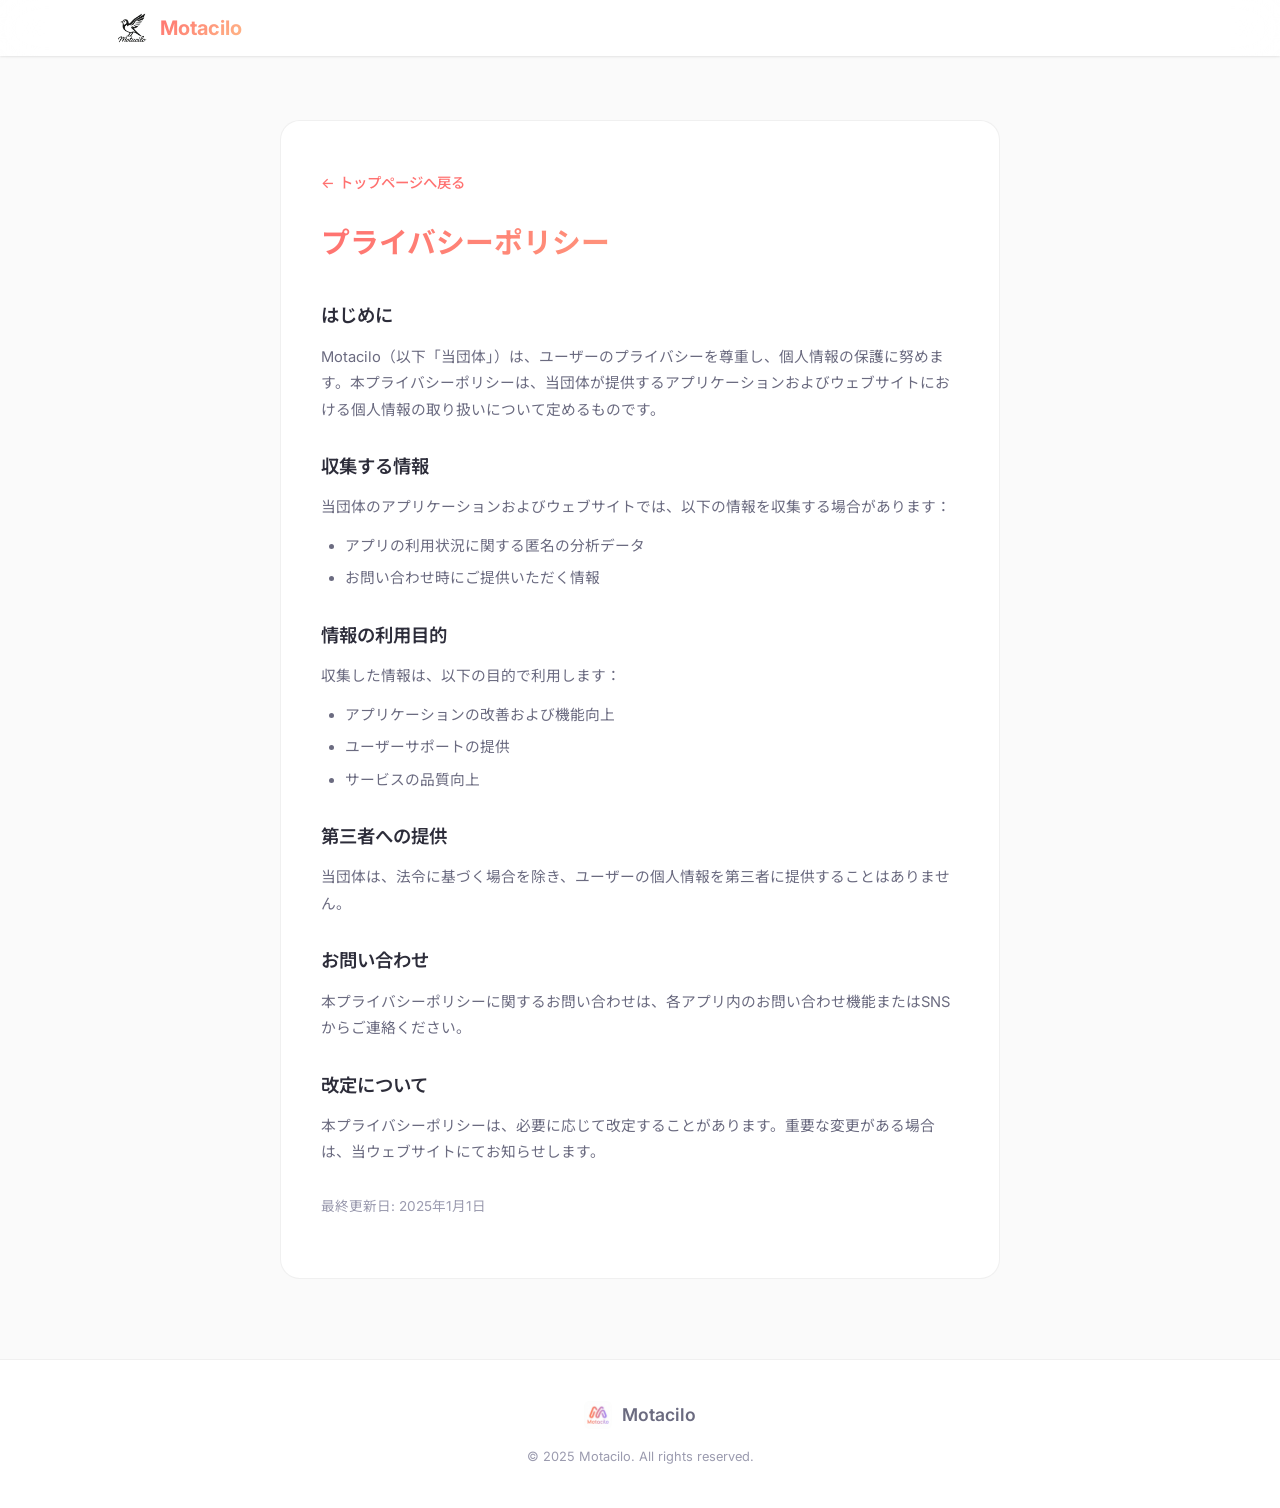
==== privacy.html @ e0ab410d "antigravity製homepageに差し替え" ====
<!DOCTYPE html>
<html lang="ja">

<head>
    <meta charset="UTF-8">
    <meta name="viewport" content="width=device-width, initial-scale=1.0">
    <title>プライバシーポリシー - Motacilo</title>
    <meta name="description" content="Motaciloのプライバシーポリシーについて">
    <link rel="preconnect" href="https://fonts.googleapis.com">
    <link rel="preconnect" href="https://fonts.gstatic.com" crossorigin>
    <link
        href="https://fonts.googleapis.com/css2?family=Inter:wght@300;400;500;600;700&family=Noto+Sans+JP:wght@300;400;500;600;700&display=swap"
        rel="stylesheet">
    <link rel="stylesheet" href="style.css">
    <style>
        .privacy-page {
            padding-top: 120px;
            padding-bottom: 80px;
            min-height: 100vh;
        }

        .privacy-content {
            max-width: 720px;
            margin: 0 auto;
            background: var(--color-surface);
            border-radius: var(--border-radius-lg);
            border: var(--border-light);
            padding: 48px 40px;
        }

        .privacy-content h1 {
            font-size: 1.8rem;
            margin-bottom: 32px;
            background: var(--gradient-primary);
            -webkit-background-clip: text;
            -webkit-text-fill-color: transparent;
            background-clip: text;
        }

        .privacy-content h2 {
            font-size: 1.15rem;
            font-weight: 600;
            margin-top: 28px;
            margin-bottom: 12px;
            color: var(--color-text);
        }

        .privacy-content p,
        .privacy-content ul {
            font-size: 0.92rem;
            color: var(--color-text-secondary);
            line-height: 1.8;
            margin-bottom: 12px;
        }

        .privacy-content ul {
            padding-left: 24px;
        }

        .privacy-content li {
            margin-bottom: 6px;
        }

        .privacy-back {
            display: inline-flex;
            align-items: center;
            gap: 8px;
            margin-bottom: 24px;
            font-size: 0.9rem;
            font-weight: 500;
            color: var(--color-primary);
            transition: var(--transition-fast);
        }

        .privacy-back:hover {
            transform: translateX(-4px);
        }

        @media (max-width: 768px) {
            .privacy-content {
                padding: 32px 24px;
            }
        }
    </style>
</head>

<body>
    <!-- Navigation -->
    <nav class="navbar scrolled" id="navbar">
        <div class="nav-container">
            <a href="index.html" class="nav-logo">
                <img src="bird-logo.png" alt="Motacilo" class="nav-logo-img">
                <span class="nav-logo-text">Motacilo</span>
            </a>
        </div>
    </nav>

    <main class="privacy-page">
        <div class="container">
            <div class="privacy-content">
                <a href="index.html" class="privacy-back">← トップページへ戻る</a>
                <h1>プライバシーポリシー</h1>

                <h2>はじめに</h2>
                <p>Motacilo（以下「当団体」）は、ユーザーのプライバシーを尊重し、個人情報の保護に努めます。本プライバシーポリシーは、当団体が提供するアプリケーションおよびウェブサイトにおける個人情報の取り扱いについて定めるものです。
                </p>

                <h2>収集する情報</h2>
                <p>当団体のアプリケーションおよびウェブサイトでは、以下の情報を収集する場合があります：</p>
                <ul>
                    <li>アプリの利用状況に関する匿名の分析データ</li>
                    <li>お問い合わせ時にご提供いただく情報</li>
                </ul>

                <h2>情報の利用目的</h2>
                <p>収集した情報は、以下の目的で利用します：</p>
                <ul>
                    <li>アプリケーションの改善および機能向上</li>
                    <li>ユーザーサポートの提供</li>
                    <li>サービスの品質向上</li>
                </ul>

                <h2>第三者への提供</h2>
                <p>当団体は、法令に基づく場合を除き、ユーザーの個人情報を第三者に提供することはありません。</p>

                <h2>お問い合わせ</h2>
                <p>本プライバシーポリシーに関するお問い合わせは、各アプリ内のお問い合わせ機能またはSNSからご連絡ください。</p>

                <h2>改定について</h2>
                <p>本プライバシーポリシーは、必要に応じて改定することがあります。重要な変更がある場合は、当ウェブサイトにてお知らせします。</p>

                <p style="margin-top: 28px; font-size: 0.85rem; color: var(--color-text-muted);">最終更新日: 2025年1月1日</p>
            </div>
        </div>
    </main>

    <!-- Footer -->
    <footer class="footer">
        <div class="container">
            <div class="footer-content">
                <div class="footer-logo">
                    <img src="logo.png" alt="Motacilo" class="footer-logo-img">
                    <span>Motacilo</span>
                </div>
                <p class="footer-copy">&copy; 2025 Motacilo. All rights reserved.</p>
            </div>
        </div>
    </footer>
</body>

</html>
---- style.css ----
/* ===========================
   Design Tokens & Variables
   =========================== */
:root {
  /* Colors - Warm, friendly light theme */
  --color-bg: #FAFAFA;
  --color-bg-warm: #FFF8F5;
  --color-surface: #FFFFFF;
  --color-surface-hover: #FFF0EB;
  --color-text: #2D2D3A;
  --color-text-secondary: #6B6B80;
  --color-text-muted: #9B9BAF;

  /* Accent gradients */
  --gradient-primary: linear-gradient(135deg, #FF7170 0%, #FFB987 100%);
  --gradient-secondary: linear-gradient(135deg, #A78BFA 0%, #818CF8 100%);
  --gradient-hero: linear-gradient(160deg, #FFF8F5 0%, #FEF0E7 30%, #F3EAFF 70%, #EEF2FF 100%);
  --gradient-section-alt: linear-gradient(180deg, #FFF8F5 0%, #FAFAFA 100%);

  /* Solid accents */
  --color-primary: #FF7170;
  --color-primary-dark: #E85D5C;
  --color-secondary: #A78BFA;
  --color-accent-warm: #FFB987;
  --color-accent-cool: #818CF8;

  /* Shadows */
  --shadow-sm: 0 1px 3px rgba(0, 0, 0, 0.04), 0 1px 2px rgba(0, 0, 0, 0.06);
  --shadow-md: 0 4px 16px rgba(0, 0, 0, 0.06), 0 2px 4px rgba(0, 0, 0, 0.04);
  --shadow-lg: 0 12px 40px rgba(0, 0, 0, 0.08), 0 4px 12px rgba(0, 0, 0, 0.04);
  --shadow-glow: 0 8px 32px rgba(255, 113, 112, 0.15);

  /* Borders */
  --border-light: 1px solid rgba(0, 0, 0, 0.06);
  --border-radius-sm: 8px;
  --border-radius-md: 12px;
  --border-radius-lg: 20px;
  --border-radius-xl: 28px;

  /* Typography */
  --font-main: 'Inter', 'Noto Sans JP', -apple-system, BlinkMacSystemFont, sans-serif;

  /* Spacing */
  --section-padding: 100px 0;
  --container-width: 1100px;

  /* Transitions */
  --transition-fast: 0.2s cubic-bezier(0.4, 0, 0.2, 1);
  --transition-smooth: 0.4s cubic-bezier(0.4, 0, 0.2, 1);
  --transition-spring: 0.5s cubic-bezier(0.34, 1.56, 0.64, 1);
}

/* ===========================
   Reset & Base
   =========================== */
*,
*::before,
*::after {
  margin: 0;
  padding: 0;
  box-sizing: border-box;
}

html {
  scroll-behavior: smooth;
  font-size: 16px;
}

body {
  font-family: var(--font-main);
  color: var(--color-text);
  background-color: var(--color-bg);
  line-height: 1.7;
  -webkit-font-smoothing: antialiased;
  -moz-osx-font-smoothing: grayscale;
  overflow-x: hidden;
}

a {
  color: inherit;
  text-decoration: none;
}

img {
  max-width: 100%;
  height: auto;
  display: block;
}

/* ===========================
   Container
   =========================== */
.container {
  max-width: var(--container-width);
  margin: 0 auto;
  padding: 0 24px;
}

/* ===========================
   Navigation
   =========================== */
.navbar {
  position: fixed;
  top: 0;
  left: 0;
  right: 0;
  z-index: 1000;
  padding: 16px 0;
  transition: var(--transition-smooth);
  background: transparent;
}

.navbar.scrolled {
  background: rgba(255, 255, 255, 0.85);
  backdrop-filter: blur(20px);
  -webkit-backdrop-filter: blur(20px);
  box-shadow: var(--shadow-sm);
  padding: 10px 0;
}

.nav-container {
  max-width: var(--container-width);
  margin: 0 auto;
  padding: 0 24px;
  display: flex;
  align-items: center;
  justify-content: space-between;
}

.nav-logo {
  display: flex;
  align-items: center;
  gap: 10px;
  font-weight: 700;
  font-size: 1.25rem;
  z-index: 1001;
}

.nav-logo-img {
  width: 36px;
  height: 36px;
  border-radius: 8px;
  object-fit: contain;
}

.nav-logo-text {
  background: var(--gradient-primary);
  -webkit-background-clip: text;
  -webkit-text-fill-color: transparent;
  background-clip: text;
}

.nav-menu {
  display: flex;
  list-style: none;
  gap: 8px;
}

.nav-link {
  padding: 8px 20px;
  font-size: 0.9rem;
  font-weight: 500;
  color: var(--color-text-secondary);
  border-radius: var(--border-radius-xl);
  transition: var(--transition-fast);
  position: relative;
}

.nav-link:hover {
  color: var(--color-primary);
  background: var(--color-surface-hover);
}

/* Mobile nav toggle */
.nav-toggle {
  display: none;
  flex-direction: column;
  gap: 5px;
  background: none;
  border: none;
  cursor: pointer;
  padding: 4px;
  z-index: 1001;
}

.nav-toggle span {
  display: block;
  width: 24px;
  height: 2px;
  background: var(--color-text);
  border-radius: 2px;
  transition: var(--transition-fast);
}

.nav-toggle.active span:nth-child(1) {
  transform: rotate(45deg) translate(5px, 5px);
}

.nav-toggle.active span:nth-child(2) {
  opacity: 0;
}

.nav-toggle.active span:nth-child(3) {
  transform: rotate(-45deg) translate(5px, -5px);
}

/* ===========================
   Hero
   =========================== */
.hero {
  position: relative;
  min-height: 100vh;
  display: flex;
  flex-direction: column;
  align-items: center;
  justify-content: center;
  background: var(--gradient-hero);
  overflow: hidden;
}

#particleCanvas {
  position: absolute;
  top: 0;
  left: 0;
  width: 100%;
  height: 100%;
  pointer-events: none;
}

.hero-content {
  position: relative;
  z-index: 1;
  text-align: center;
  padding: 0 24px;
  animation: heroFadeIn 1s ease-out;
}

@keyframes heroFadeIn {
  from {
    opacity: 0;
    transform: translateY(30px);
  }

  to {
    opacity: 1;
    transform: translateY(0);
  }
}

/* Hero dual logos */
.hero-logos {
  display: flex;
  align-items: center;
  justify-content: center;
  gap: 24px;
  margin-bottom: 28px;
}

.hero-logo {
  border-radius: var(--border-radius-lg);
  animation: logoFloat 4s ease-in-out infinite;
  object-fit: contain;
}

.hero-logo-bird {
  width: 130px;
  height: 130px;
  animation-delay: 0s;
}

.hero-logo-text-mark {
  width: 100px;
  height: 100px;
  animation-delay: 0.5s;
}

@keyframes logoFloat {

  0%,
  100% {
    transform: translateY(0);
  }

  50% {
    transform: translateY(-12px);
  }
}

.hero-title {
  font-size: 4rem;
  font-weight: 700;
  letter-spacing: -0.02em;
  background: var(--gradient-primary);
  -webkit-background-clip: text;
  -webkit-text-fill-color: transparent;
  background-clip: text;
  margin-bottom: 12px;
  line-height: 1.1;
}

.hero-subtitle {
  font-size: 1.5rem;
  font-weight: 500;
  color: var(--color-text-secondary);
  margin-bottom: 16px;
  letter-spacing: 0.05em;
}

.hero-description {
  font-size: 1.05rem;
  color: var(--color-text-muted);
  line-height: 1.8;
  margin-bottom: 40px;
}

.hero-cta {
  display: flex;
  gap: 16px;
  justify-content: center;
  flex-wrap: wrap;
}

/* Buttons */
.btn {
  display: inline-flex;
  align-items: center;
  padding: 14px 32px;
  border-radius: var(--border-radius-xl);
  font-size: 0.95rem;
  font-weight: 600;
  transition: var(--transition-spring);
  cursor: pointer;
  border: none;
}

.btn-primary {
  background: var(--gradient-primary);
  color: #fff;
  box-shadow: var(--shadow-glow);
}

.btn-primary:hover {
  transform: translateY(-3px) scale(1.03);
  box-shadow: 0 12px 40px rgba(255, 113, 112, 0.25);
}

.btn-secondary {
  background: var(--color-surface);
  color: var(--color-text);
  border: var(--border-light);
  box-shadow: var(--shadow-sm);
}

.btn-secondary:hover {
  transform: translateY(-3px) scale(1.03);
  box-shadow: var(--shadow-md);
  border-color: var(--color-primary);
  color: var(--color-primary);
}

/* Scroll indicator */
.hero-scroll {
  position: absolute;
  bottom: 40px;
  left: 50%;
  transform: translateX(-50%);
  z-index: 1;
}

.scroll-indicator {
  width: 28px;
  height: 44px;
  border: 2px solid var(--color-text-muted);
  border-radius: 14px;
  display: flex;
  justify-content: center;
  padding-top: 8px;
  opacity: 0.5;
}

.scroll-indicator span {
  width: 4px;
  height: 10px;
  background: var(--color-text-muted);
  border-radius: 2px;
  animation: scrollBounce 2s ease-in-out infinite;
}

@keyframes scrollBounce {

  0%,
  100% {
    transform: translateY(0);
    opacity: 1;
  }

  50% {
    transform: translateY(10px);
    opacity: 0.3;
  }
}

/* ===========================
   Sections
   =========================== */
.section {
  padding: var(--section-padding);
}

.section-header {
  text-align: center;
  margin-bottom: 60px;
}

.section-label {
  display: inline-block;
  font-size: 0.8rem;
  font-weight: 600;
  letter-spacing: 0.15em;
  text-transform: uppercase;
  color: var(--color-primary);
  background: rgba(255, 113, 112, 0.08);
  padding: 6px 16px;
  border-radius: var(--border-radius-xl);
  margin-bottom: 16px;
}

.section-title {
  font-size: 2.2rem;
  font-weight: 700;
  letter-spacing: -0.01em;
  margin-bottom: 12px;
}

.section-description {
  font-size: 1.05rem;
  color: var(--color-text-secondary);
  max-width: 520px;
  margin: 0 auto;
  line-height: 1.8;
}

/* ===========================
   About
   =========================== */
.about {
  background: var(--gradient-section-alt);
}

.about-grid {
  display: flex;
  justify-content: center;
  flex-wrap: wrap;
  gap: 28px;
}

.about-card {
  flex: 1;
  min-width: 280px;
  max-width: 360px;
  background: var(--color-surface);
  border-radius: var(--border-radius-lg);
  padding: 40px 32px;
  text-align: center;
  border: var(--border-light);
  transition: var(--transition-spring);
  position: relative;
  overflow: hidden;
}

.about-card::before {
  content: '';
  position: absolute;
  top: 0;
  left: 0;
  right: 0;
  height: 4px;
  background: var(--gradient-primary);
  opacity: 0;
  transition: var(--transition-smooth);
}

.about-card:hover {
  transform: translateY(-6px);
  box-shadow: var(--shadow-lg);
}

.about-card:hover::before {
  opacity: 1;
}

.about-icon {
  width: 72px;
  height: 72px;
  margin: 0 auto 20px;
  display: flex;
  align-items: center;
  justify-content: center;
  background: rgba(255, 113, 112, 0.06);
  border-radius: 50%;
  color: var(--color-primary);
  transition: var(--transition-smooth);
}

.about-card:nth-child(2) .about-icon {
  background: rgba(167, 139, 250, 0.08);
  color: var(--color-secondary);
}

.about-card:nth-child(3) .about-icon {
  background: rgba(255, 185, 135, 0.1);
  color: var(--color-accent-warm);
}

.about-card:hover .about-icon {
  transform: scale(1.1);
}

.about-card h3 {
  font-size: 1.2rem;
  font-weight: 600;
  margin-bottom: 10px;
}

.about-card p {
  font-size: 0.92rem;
  color: var(--color-text-secondary);
  line-height: 1.75;
}

/* ===========================
   Apps
   =========================== */
.apps-grid {
  display: flex;
  justify-content: center;
  flex-wrap: wrap;
  gap: 28px;
  max-width: 700px;
  margin: 0 auto;
}

.app-card {
  flex: 1;
  min-width: 280px;
  max-width: 340px;
  background: var(--color-surface);
  border-radius: var(--border-radius-lg);
  border: var(--border-light);
  transition: var(--transition-spring);
  overflow: hidden;
}

.app-card:hover {
  transform: translateY(-6px);
  box-shadow: var(--shadow-lg);
}

.app-card-inner {
  padding: 40px 32px;
  text-align: center;
}

.app-icon-placeholder {
  width: 80px;
  height: 80px;
  margin: 0 auto 20px;
  display: flex;
  align-items: center;
  justify-content: center;
}

.app-card h3 {
  font-size: 1.15rem;
  font-weight: 600;
  margin-bottom: 8px;
}

.app-card p {
  font-size: 0.9rem;
  color: var(--color-text-secondary);
  line-height: 1.7;
}

.app-badge {
  display: inline-block;
  font-size: 0.75rem;
  font-weight: 600;
  padding: 4px 14px;
  border-radius: var(--border-radius-xl);
  background: var(--gradient-primary);
  color: #fff;
  margin-top: 16px;
}

.app-card-cta {
  border-style: dashed;
  border-color: rgba(167, 139, 250, 0.3);
  background: rgba(167, 139, 250, 0.02);
}

.app-card-cta:hover {
  border-color: var(--color-secondary);
  background: rgba(167, 139, 250, 0.04);
}

/* ===========================
   Videos
   =========================== */
.videos {
  background: var(--gradient-section-alt);
}

.videos-grid {
  display: grid;
  grid-template-columns: repeat(2, 1fr);
  gap: 28px;
  max-width: 800px;
  margin: 0 auto;
}

.video-category {
  background: var(--color-surface);
  border-radius: var(--border-radius-lg);
  padding: 48px 36px;
  text-align: center;
  border: var(--border-light);
  transition: var(--transition-spring);
  position: relative;
  overflow: hidden;
}

.video-category:hover {
  transform: translateY(-6px);
  box-shadow: var(--shadow-lg);
}

.video-category-visual {
  width: 100px;
  height: 100px;
  margin: 0 auto 24px;
  display: flex;
  align-items: center;
  justify-content: center;
  border-radius: 50%;
  transition: var(--transition-smooth);
}

.game-visual {
  background: rgba(255, 113, 112, 0.06);
  color: var(--color-primary);
}

.code-visual {
  background: rgba(167, 139, 250, 0.08);
  color: var(--color-secondary);
}

.video-category:hover .video-category-visual {
  transform: scale(1.08) rotate(3deg);
}

.video-category h3 {
  font-size: 1.3rem;
  font-weight: 600;
  margin-bottom: 12px;
}

.video-category p {
  font-size: 0.92rem;
  color: var(--color-text-secondary);
  line-height: 1.75;
  margin-bottom: 20px;
}

.video-link {
  display: inline-block;
  font-size: 0.9rem;
  font-weight: 600;
  color: var(--color-primary);
  transition: var(--transition-fast);
}

.video-link:hover {
  color: var(--color-primary-dark);
  transform: translateX(4px);
}

/* ===========================
   Latest Videos (YouTube Feed)
   =========================== */
.latest-videos {
  margin-top: 60px;
  text-align: center;
}

.latest-videos-title {
  font-size: 1.4rem;
  font-weight: 600;
  margin-bottom: 28px;
}

.latest-videos-grid {
  display: grid;
  grid-template-columns: repeat(3, 1fr);
  gap: 24px;
  max-width: 900px;
  margin: 0 auto;
}

.video-card {
  background: var(--color-surface);
  border-radius: var(--border-radius-md);
  border: var(--border-light);
  overflow: hidden;
  transition: var(--transition-spring);
  text-align: left;
}

.video-card:hover {
  transform: translateY(-6px);
  box-shadow: var(--shadow-lg);
}

.video-card-thumb {
  position: relative;
  width: 100%;
  aspect-ratio: 16/9;
  overflow: hidden;
  background: #f0f0f0;
}

.video-card-thumb img {
  width: 100%;
  height: 100%;
  object-fit: cover;
  transition: transform 0.4s ease;
}

.video-card:hover .video-card-thumb img {
  transform: scale(1.05);
}

.video-card-play {
  position: absolute;
  top: 50%;
  left: 50%;
  transform: translate(-50%, -50%);
  width: 48px;
  height: 48px;
  background: rgba(0, 0, 0, 0.6);
  border-radius: 50%;
  display: flex;
  align-items: center;
  justify-content: center;
  opacity: 0;
  transition: var(--transition-fast);
}

.video-card:hover .video-card-play {
  opacity: 1;
}

.video-card-play svg {
  width: 20px;
  height: 20px;
  fill: #fff;
  margin-left: 2px;
}

.video-card-info {
  padding: 16px;
}

.video-card-title {
  font-size: 0.88rem;
  font-weight: 500;
  line-height: 1.5;
  color: var(--color-text);
  display: -webkit-box;
  -webkit-line-clamp: 2;
  line-clamp: 2;
  -webkit-box-orient: vertical;
  overflow: hidden;
  margin-bottom: 6px;
}

.video-card-date {
  font-size: 0.75rem;
  color: var(--color-text-muted);
}

.latest-videos-more {
  margin-top: 32px;
}

/* Loading spinner */
.latest-videos-loading {
  grid-column: 1 / -1;
  display: flex;
  flex-direction: column;
  align-items: center;
  gap: 12px;
  padding: 40px 0;
  color: var(--color-text-muted);
  font-size: 0.9rem;
}

.loading-spinner {
  width: 32px;
  height: 32px;
  border: 3px solid rgba(255, 113, 112, 0.15);
  border-top-color: var(--color-primary);
  border-radius: 50%;
  animation: spin 0.8s linear infinite;
}

@keyframes spin {
  to {
    transform: rotate(360deg);
  }
}

/* Videos error / fallback */
.latest-videos-fallback {
  grid-column: 1 / -1;
  text-align: center;
  padding: 40px 20px;
}

.latest-videos-fallback p {
  font-size: 0.92rem;
  color: var(--color-text-secondary);
  margin-bottom: 16px;
}

/* ===========================
   Contact
   =========================== */
.contact-links {
  display: flex;
  justify-content: center;
  gap: 24px;
  flex-wrap: wrap;
}

.contact-card {
  display: flex;
  flex-direction: column;
  align-items: center;
  gap: 12px;
  padding: 32px 40px;
  background: var(--color-surface);
  border-radius: var(--border-radius-lg);
  border: var(--border-light);
  transition: var(--transition-spring);
  min-width: 130px;
}

.contact-card:hover {
  transform: translateY(-6px);
  box-shadow: var(--shadow-lg);
}

.contact-icon {
  width: 56px;
  height: 56px;
  display: flex;
  align-items: center;
  justify-content: center;
  border-radius: 50%;
  transition: var(--transition-smooth);
}

.youtube-icon {
  background: rgba(255, 0, 0, 0.06);
  color: #FF0000;
}

.twitter-icon {
  background: rgba(0, 0, 0, 0.04);
  color: #1a1a1a;
}

.note-icon {
  background: rgba(65, 179, 73, 0.06);
  color: #41B349;
}

.play-icon {
  background: rgba(52, 168, 83, 0.06);
  color: #34A853;
}

.contact-card:hover .contact-icon {
  transform: scale(1.15);
}

.contact-card span {
  font-size: 0.9rem;
  font-weight: 500;
  color: var(--color-text-secondary);
}

/* ===========================
   Footer
   =========================== */
.footer {
  background: var(--color-surface);
  border-top: var(--border-light);
  padding: 40px 0;
}

.footer-content {
  display: flex;
  flex-direction: column;
  align-items: center;
  gap: 16px;
}

.footer-logo {
  display: flex;
  align-items: center;
  gap: 10px;
  font-weight: 600;
  font-size: 1.1rem;
  color: var(--color-text-secondary);
}

.footer-logo-img {
  width: 28px;
  height: 28px;
  border-radius: 6px;
  object-fit: contain;
}

.footer-links a {
  font-size: 0.85rem;
  color: var(--color-text-muted);
  transition: var(--transition-fast);
}

.footer-links a:hover {
  color: var(--color-primary);
}

.footer-copy {
  font-size: 0.8rem;
  color: var(--color-text-muted);
}

/* ===========================
   Animations (fade-in on scroll)
   =========================== */
.fade-in {
  opacity: 0;
  transform: translateY(30px);
  transition: opacity 0.7s ease-out, transform 0.7s ease-out;
}

.fade-in.visible {
  opacity: 1;
  transform: translateY(0);
}

/* ===========================
   Responsive
   =========================== */
@media (max-width: 768px) {
  .nav-toggle {
    display: flex;
  }

  .nav-menu {
    position: fixed;
    top: 0;
    right: -100%;
    width: 70%;
    max-width: 300px;
    height: 100vh;
    background: rgba(255, 255, 255, 0.97);
    backdrop-filter: blur(20px);
    -webkit-backdrop-filter: blur(20px);
    flex-direction: column;
    justify-content: center;
    align-items: center;
    gap: 8px;
    padding: 80px 24px;
    transition: right var(--transition-smooth);
    box-shadow: -8px 0 30px rgba(0, 0, 0, 0.08);
  }

  .nav-menu.open {
    right: 0;
  }

  .nav-link {
    font-size: 1.1rem;
    padding: 12px 24px;
  }

  .hero-title {
    font-size: 2.6rem;
  }

  .hero-subtitle {
    font-size: 1.15rem;
  }

  .hero-logos {
    gap: 16px;
  }

  .hero-logo-bird {
    width: 90px;
    height: 90px;
  }

  .hero-logo-text-mark {
    width: 70px;
    height: 70px;
  }

  .about-grid {
    grid-template-columns: 1fr;
  }

  .apps-grid {
    grid-template-columns: 1fr;
  }

  .videos-grid {
    grid-template-columns: 1fr;
  }

  .latest-videos-grid {
    grid-template-columns: 1fr;
  }

  .section {
    padding: 70px 0;
  }

  .section-title {
    font-size: 1.7rem;
  }

  .contact-links {
    gap: 16px;
  }

  .contact-card {
    padding: 24px 28px;
    min-width: 110px;
  }
}

@media (min-width: 769px) and (max-width: 1024px) {
  .latest-videos-grid {
    grid-template-columns: repeat(2, 1fr);
  }
}

@media (max-width: 480px) {
  .hero-title {
    font-size: 2.2rem;
  }

  .hero-cta {
    flex-direction: column;
    align-items: center;
  }

  .btn {
    width: 100%;
    max-width: 260px;
    justify-content: center;
  }

  .contact-links {
    gap: 12px;
  }

  .contact-card {
    padding: 20px 16px;
    min-width: 80px;
  }
}
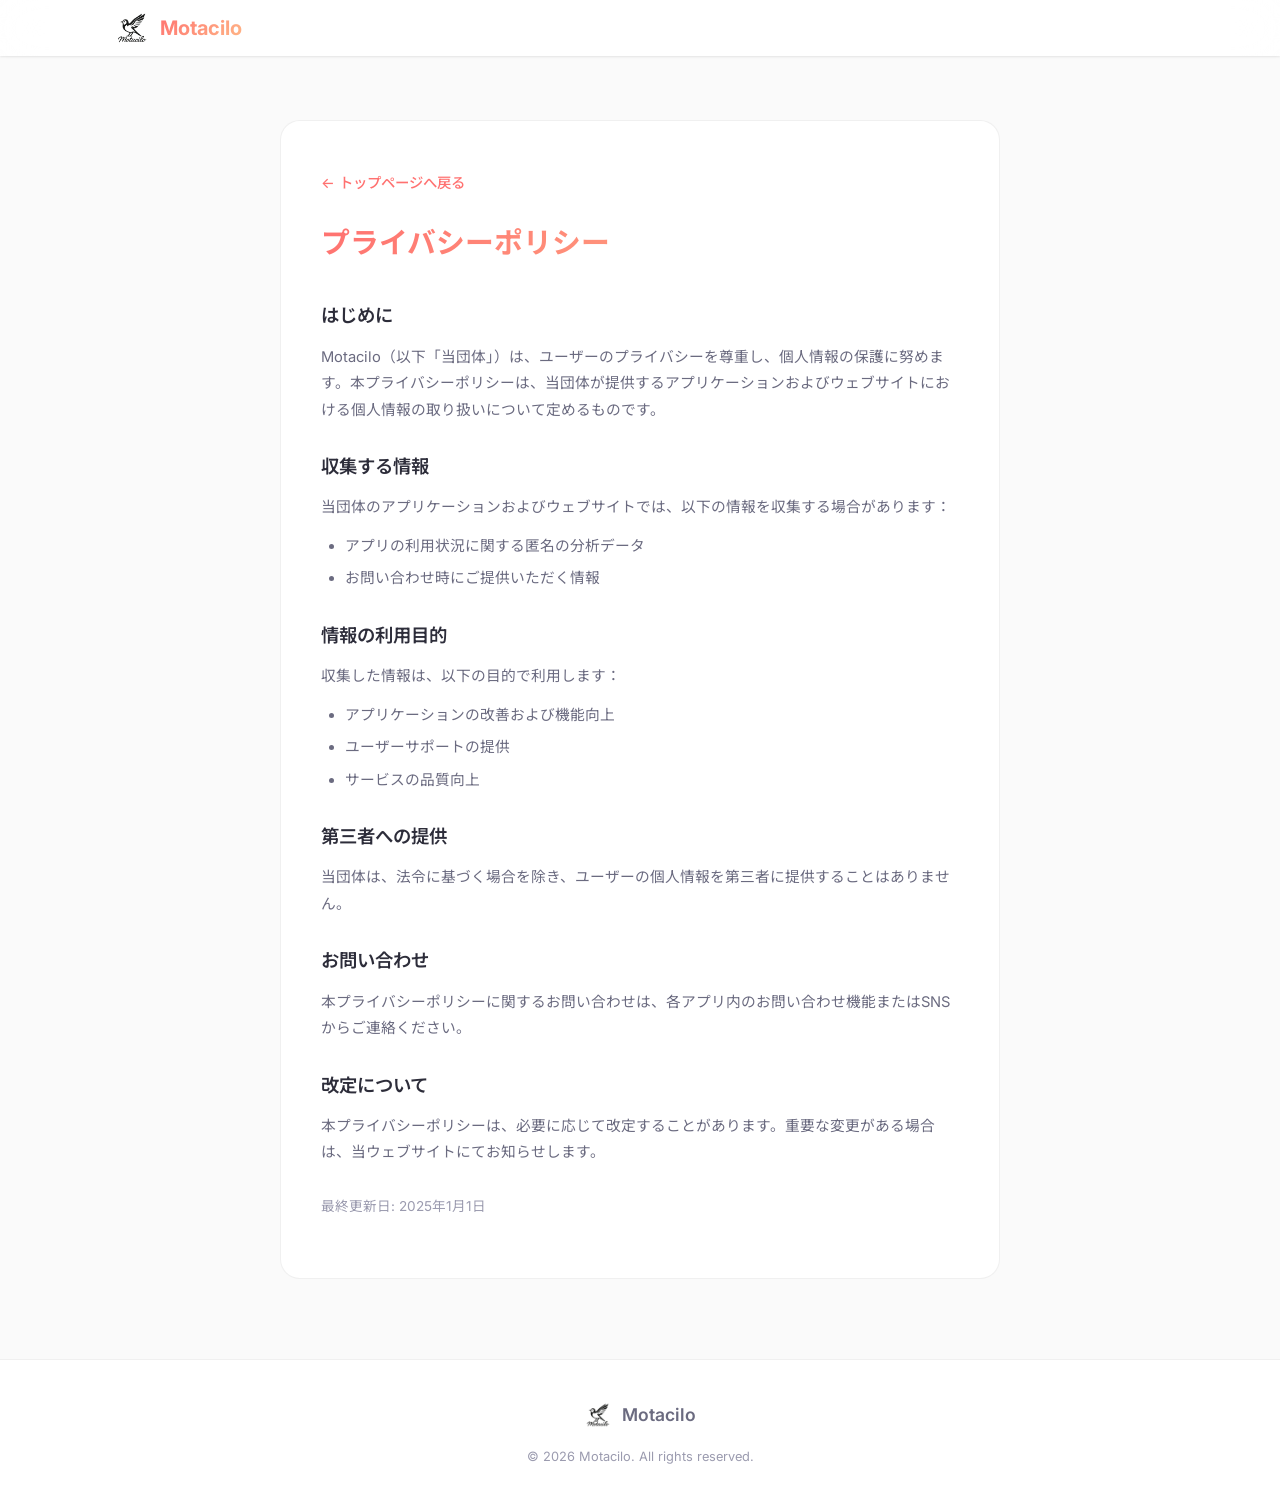
==== commit 851b1e5f: "不具合修正 動画が表示されない不具合や、重複のある内容を修正。キャッチコピーなど文言の修正。" ====
--- a/privacy.html
+++ b/privacy.html
@@ -139,10 +139,10 @@
         <div class="container">
             <div class="footer-content">
                 <div class="footer-logo">
-                    <img src="logo.png" alt="Motacilo" class="footer-logo-img">
+                    <img src="bird-logo.png" alt="Motacilo" class="footer-logo-img">
                     <span>Motacilo</span>
                 </div>
-                <p class="footer-copy">&copy; 2025 Motacilo. All rights reserved.</p>
+                <p class="footer-copy">&copy; 2026 Motacilo. All rights reserved.</p>
             </div>
         </div>
     </footer>
--- a/style.css
+++ b/style.css
@@ -247,12 +247,11 @@
   }
 }
 
-/* Hero dual logos */
+/* Hero logo */
 .hero-logos {
   display: flex;
   align-items: center;
   justify-content: center;
-  gap: 24px;
   margin-bottom: 28px;
 }
 
@@ -265,13 +264,6 @@
 .hero-logo-bird {
   width: 130px;
   height: 130px;
-  animation-delay: 0s;
-}
-
-.hero-logo-text-mark {
-  width: 100px;
-  height: 100px;
-  animation-delay: 0.5s;
 }
 
 @keyframes logoFloat {
@@ -507,11 +499,6 @@
   color: var(--color-secondary);
 }
 
-.about-card:nth-child(3) .about-icon {
-  background: rgba(255, 185, 135, 0.1);
-  color: var(--color-accent-warm);
-}
-
 .about-card:hover .about-icon {
   transform: scale(1.1);
 }
@@ -536,7 +523,7 @@
   justify-content: center;
   flex-wrap: wrap;
   gap: 28px;
-  max-width: 700px;
+  max-width: 760px;
   margin: 0 auto;
 }
 
@@ -570,6 +557,18 @@
   justify-content: center;
 }
 
+.app-icon-img {
+  width: 80px;
+  height: 80px;
+  border-radius: 18px;
+  object-fit: cover;
+}
+
+a.app-card {
+  color: inherit;
+  display: block;
+}
+
 .app-card h3 {
   font-size: 1.15rem;
   font-weight: 600;
@@ -593,13 +592,17 @@
   margin-top: 16px;
 }
 
-.app-card-cta {
+.app-badge-muted {
+  background: var(--color-text-muted);
+}
+
+.app-card-soon {
   border-style: dashed;
   border-color: rgba(167, 139, 250, 0.3);
   background: rgba(167, 139, 250, 0.02);
 }
 
-.app-card-cta:hover {
+.app-card-soon:hover {
   border-color: var(--color-secondary);
   background: rgba(167, 139, 250, 0.04);
 }
@@ -1007,26 +1010,15 @@
     font-size: 1.15rem;
   }
 
-  .hero-logos {
-    gap: 16px;
-  }
-
   .hero-logo-bird {
     width: 90px;
     height: 90px;
   }
 
-  .hero-logo-text-mark {
-    width: 70px;
-    height: 70px;
-  }
-
-  .about-grid {
-    grid-template-columns: 1fr;
-  }
-
+  .about-grid,
   .apps-grid {
-    grid-template-columns: 1fr;
+    flex-direction: column;
+    align-items: center;
   }
 
   .videos-grid {
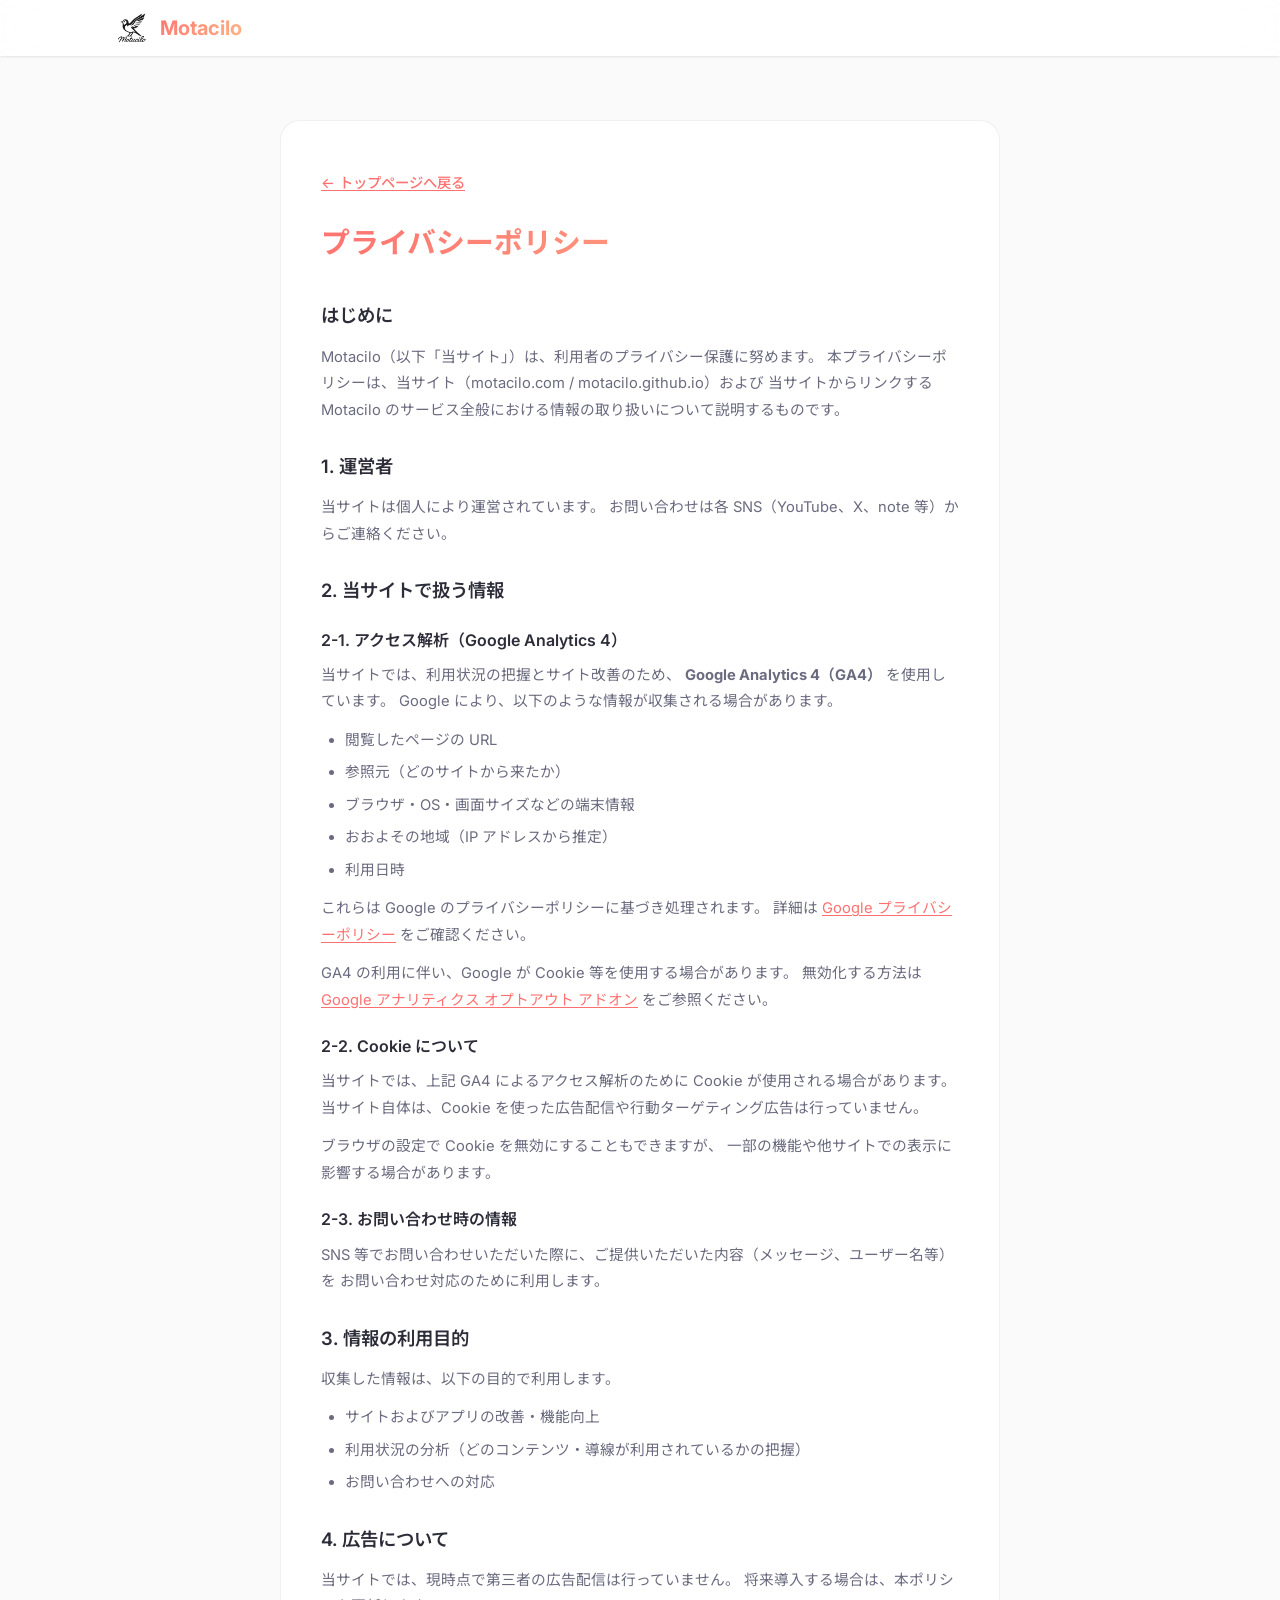
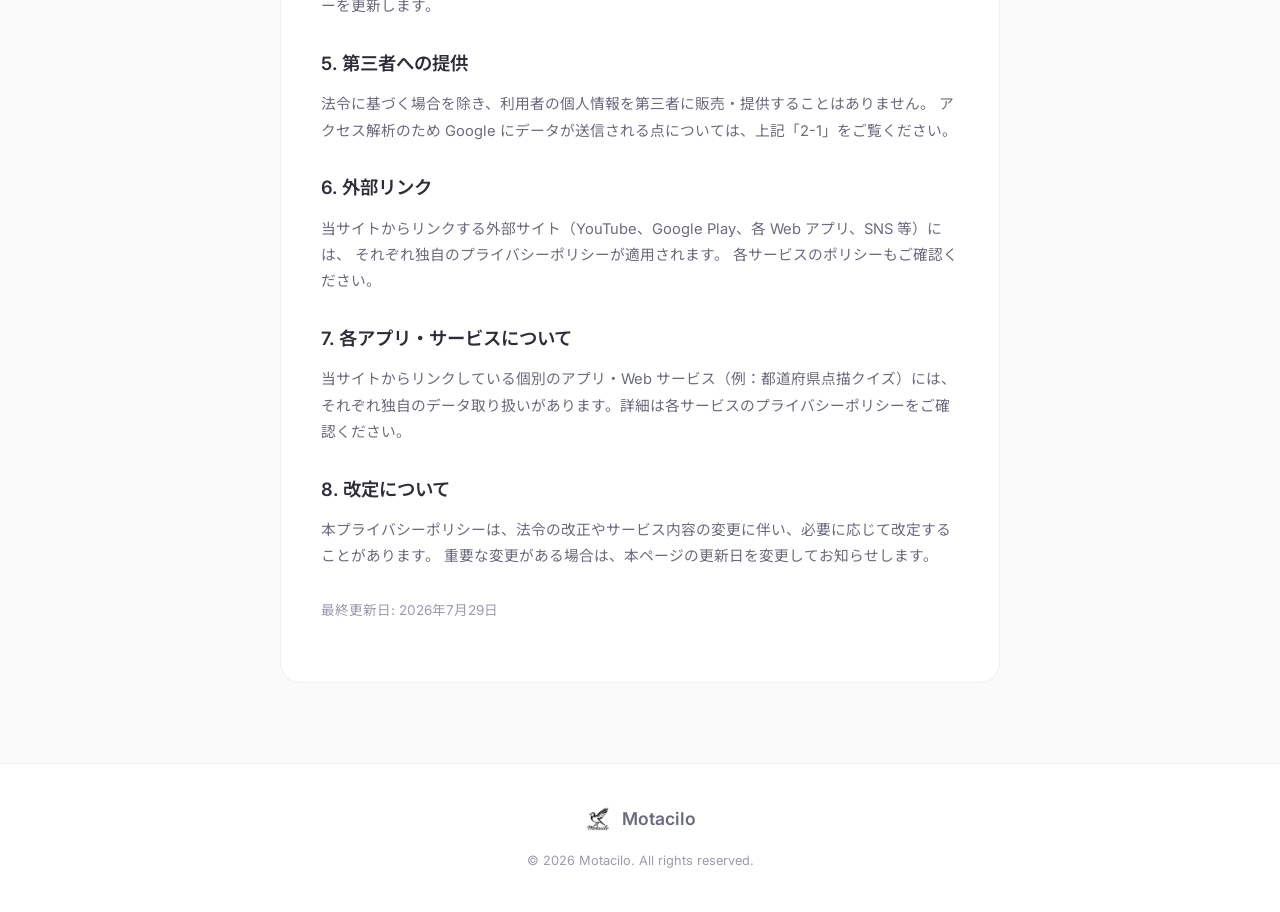
==== commit 90751bcf: "GA4導入とプライバシーポリシー更新 Co-authored-by: Cursor <cursoragent@cursor.com>" ====
--- a/privacy.html
+++ b/privacy.html
@@ -12,6 +12,7 @@
         href="https://fonts.googleapis.com/css2?family=Inter:wght@300;400;500;600;700&family=Noto+Sans+JP:wght@300;400;500;600;700&display=swap"
         rel="stylesheet">
     <link rel="stylesheet" href="style.css">
+    <script src="ga.js"></script>
     <style>
         .privacy-page {
             padding-top: 120px;
@@ -43,6 +44,24 @@
             margin-top: 28px;
             margin-bottom: 12px;
             color: var(--color-text);
+        }
+
+        .privacy-content h3 {
+            font-size: 1rem;
+            font-weight: 600;
+            margin-top: 20px;
+            margin-bottom: 8px;
+            color: var(--color-text);
+        }
+
+        .privacy-content a {
+            color: var(--color-primary);
+            text-decoration: underline;
+            text-underline-offset: 2px;
+        }
+
+        .privacy-content a:hover {
+            color: var(--color-primary-dark);
         }
 
         .privacy-content p,
@@ -102,34 +121,102 @@
                 <h1>プライバシーポリシー</h1>
 
                 <h2>はじめに</h2>
-                <p>Motacilo（以下「当団体」）は、ユーザーのプライバシーを尊重し、個人情報の保護に努めます。本プライバシーポリシーは、当団体が提供するアプリケーションおよびウェブサイトにおける個人情報の取り扱いについて定めるものです。
-                </p>
-
-                <h2>収集する情報</h2>
-                <p>当団体のアプリケーションおよびウェブサイトでは、以下の情報を収集する場合があります：</p>
+                <p>
+                    Motacilo（以下「当サイト」）は、利用者のプライバシー保護に努めます。
+                    本プライバシーポリシーは、当サイト（motacilo.com / motacilo.github.io）および
+                    当サイトからリンクする Motacilo のサービス全般における情報の取り扱いについて説明するものです。
+                </p>
+
+                <h2>1. 運営者</h2>
+                <p>
+                    当サイトは個人により運営されています。
+                    お問い合わせは各 SNS（YouTube、X、note 等）からご連絡ください。
+                </p>
+
+                <h2>2. 当サイトで扱う情報</h2>
+
+                <h3>2-1. アクセス解析（Google Analytics 4）</h3>
+                <p>
+                    当サイトでは、利用状況の把握とサイト改善のため、
+                    <strong>Google Analytics 4（GA4）</strong> を使用しています。
+                    Google により、以下のような情報が収集される場合があります。
+                </p>
                 <ul>
-                    <li>アプリの利用状況に関する匿名の分析データ</li>
-                    <li>お問い合わせ時にご提供いただく情報</li>
+                    <li>閲覧したページの URL</li>
+                    <li>参照元（どのサイトから来たか）</li>
+                    <li>ブラウザ・OS・画面サイズなどの端末情報</li>
+                    <li>おおよその地域（IP アドレスから推定）</li>
+                    <li>利用日時</li>
                 </ul>
-
-                <h2>情報の利用目的</h2>
-                <p>収集した情報は、以下の目的で利用します：</p>
+                <p>
+                    これらは Google のプライバシーポリシーに基づき処理されます。
+                    詳細は
+                    <a href="https://policies.google.com/privacy" target="_blank" rel="noopener">Google プライバシーポリシー</a>
+                    をご確認ください。
+                </p>
+                <p>
+                    GA4 の利用に伴い、Google が Cookie 等を使用する場合があります。
+                    無効化する方法は
+                    <a href="https://tools.google.com/dlpage/gaoptout" target="_blank" rel="noopener">Google アナリティクス オプトアウト アドオン</a>
+                    をご参照ください。
+                </p>
+
+                <h3>2-2. Cookie について</h3>
+                <p>
+                    当サイトでは、上記 GA4 によるアクセス解析のために Cookie が使用される場合があります。
+                    当サイト自体は、Cookie を使った広告配信や行動ターゲティング広告は行っていません。
+                </p>
+                <p>
+                    ブラウザの設定で Cookie を無効にすることもできますが、
+                    一部の機能や他サイトでの表示に影響する場合があります。
+                </p>
+
+                <h3>2-3. お問い合わせ時の情報</h3>
+                <p>
+                    SNS 等でお問い合わせいただいた際に、ご提供いただいた内容（メッセージ、ユーザー名等）を
+                    お問い合わせ対応のために利用します。
+                </p>
+
+                <h2>3. 情報の利用目的</h2>
+                <p>収集した情報は、以下の目的で利用します。</p>
                 <ul>
-                    <li>アプリケーションの改善および機能向上</li>
-                    <li>ユーザーサポートの提供</li>
-                    <li>サービスの品質向上</li>
+                    <li>サイトおよびアプリの改善・機能向上</li>
+                    <li>利用状況の分析（どのコンテンツ・導線が利用されているかの把握）</li>
+                    <li>お問い合わせへの対応</li>
                 </ul>
 
-                <h2>第三者への提供</h2>
-                <p>当団体は、法令に基づく場合を除き、ユーザーの個人情報を第三者に提供することはありません。</p>
-
-                <h2>お問い合わせ</h2>
-                <p>本プライバシーポリシーに関するお問い合わせは、各アプリ内のお問い合わせ機能またはSNSからご連絡ください。</p>
-
-                <h2>改定について</h2>
-                <p>本プライバシーポリシーは、必要に応じて改定することがあります。重要な変更がある場合は、当ウェブサイトにてお知らせします。</p>
-
-                <p style="margin-top: 28px; font-size: 0.85rem; color: var(--color-text-muted);">最終更新日: 2025年1月1日</p>
+                <h2>4. 広告について</h2>
+                <p>
+                    当サイトでは、現時点で第三者の広告配信は行っていません。
+                    将来導入する場合は、本ポリシーを更新します。
+                </p>
+
+                <h2>5. 第三者への提供</h2>
+                <p>
+                    法令に基づく場合を除き、利用者の個人情報を第三者に販売・提供することはありません。
+                    アクセス解析のため Google にデータが送信される点については、上記「2-1」をご覧ください。
+                </p>
+
+                <h2>6. 外部リンク</h2>
+                <p>
+                    当サイトからリンクする外部サイト（YouTube、Google Play、各 Web アプリ、SNS 等）には、
+                    それぞれ独自のプライバシーポリシーが適用されます。
+                    各サービスのポリシーもご確認ください。
+                </p>
+
+                <h2>7. 各アプリ・サービスについて</h2>
+                <p>
+                    当サイトからリンクしている個別のアプリ・Web サービス（例：都道府県点描クイズ）には、
+                    それぞれ独自のデータ取り扱いがあります。詳細は各サービスのプライバシーポリシーをご確認ください。
+                </p>
+
+                <h2>8. 改定について</h2>
+                <p>
+                    本プライバシーポリシーは、法令の改正やサービス内容の変更に伴い、必要に応じて改定することがあります。
+                    重要な変更がある場合は、本ページの更新日を変更してお知らせします。
+                </p>
+
+                <p style="margin-top: 28px; font-size: 0.85rem; color: var(--color-text-muted);">最終更新日: 2026年7月29日</p>
             </div>
         </div>
     </main>
--- a/style.css
+++ b/style.css
@@ -519,18 +519,14 @@
    Apps
    =========================== */
 .apps-grid {
-  display: flex;
-  justify-content: center;
-  flex-wrap: wrap;
+  display: grid;
+  grid-template-columns: repeat(auto-fill, minmax(260px, 1fr));
   gap: 28px;
-  max-width: 760px;
+  max-width: 900px;
   margin: 0 auto;
 }
 
 .app-card {
-  flex: 1;
-  min-width: 280px;
-  max-width: 340px;
   background: var(--color-surface);
   border-radius: var(--border-radius-lg);
   border: var(--border-light);
@@ -594,6 +590,10 @@
 
 .app-badge-muted {
   background: var(--color-text-muted);
+}
+
+.app-badge-web {
+  background: var(--gradient-secondary);
 }
 
 .app-card-soon {
@@ -1015,10 +1015,13 @@
     height: 90px;
   }
 
-  .about-grid,
-  .apps-grid {
+  .about-grid {
     flex-direction: column;
     align-items: center;
+  }
+
+  .apps-grid {
+    grid-template-columns: 1fr;
   }
 
   .videos-grid {
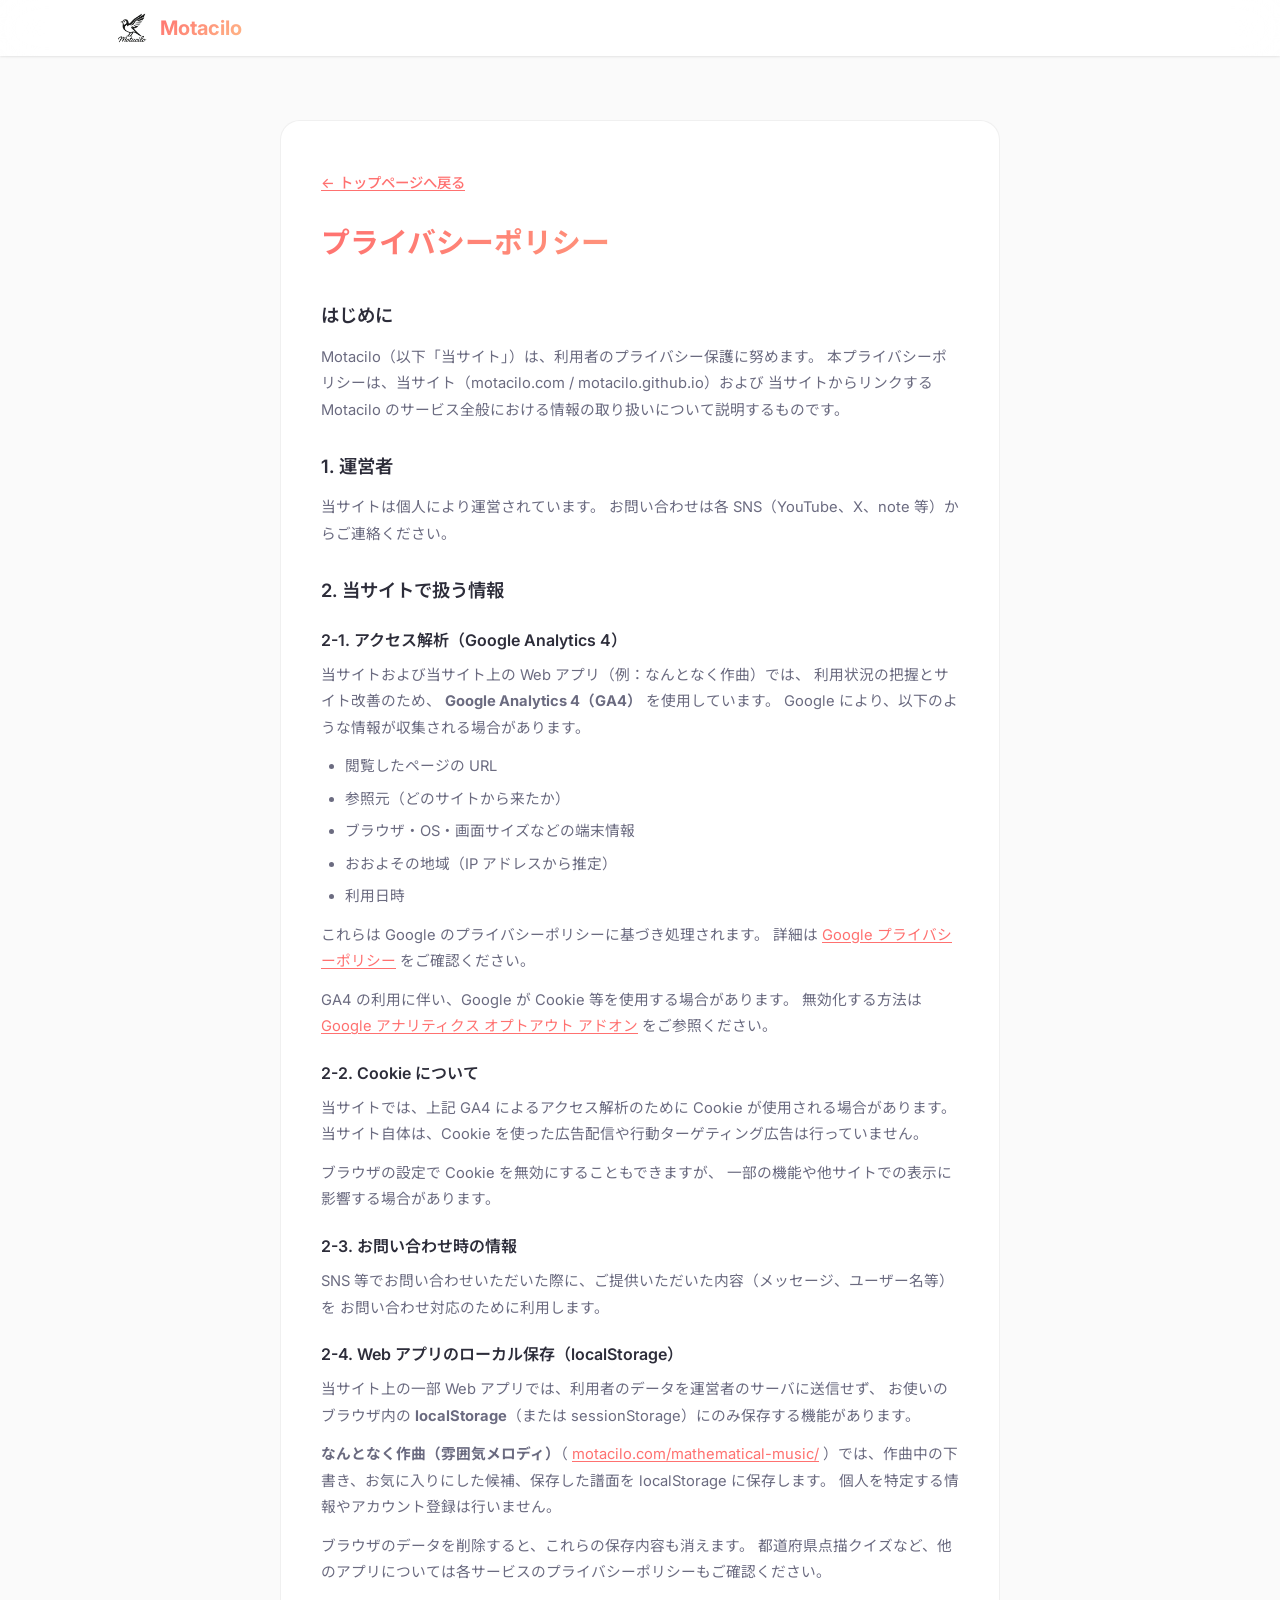
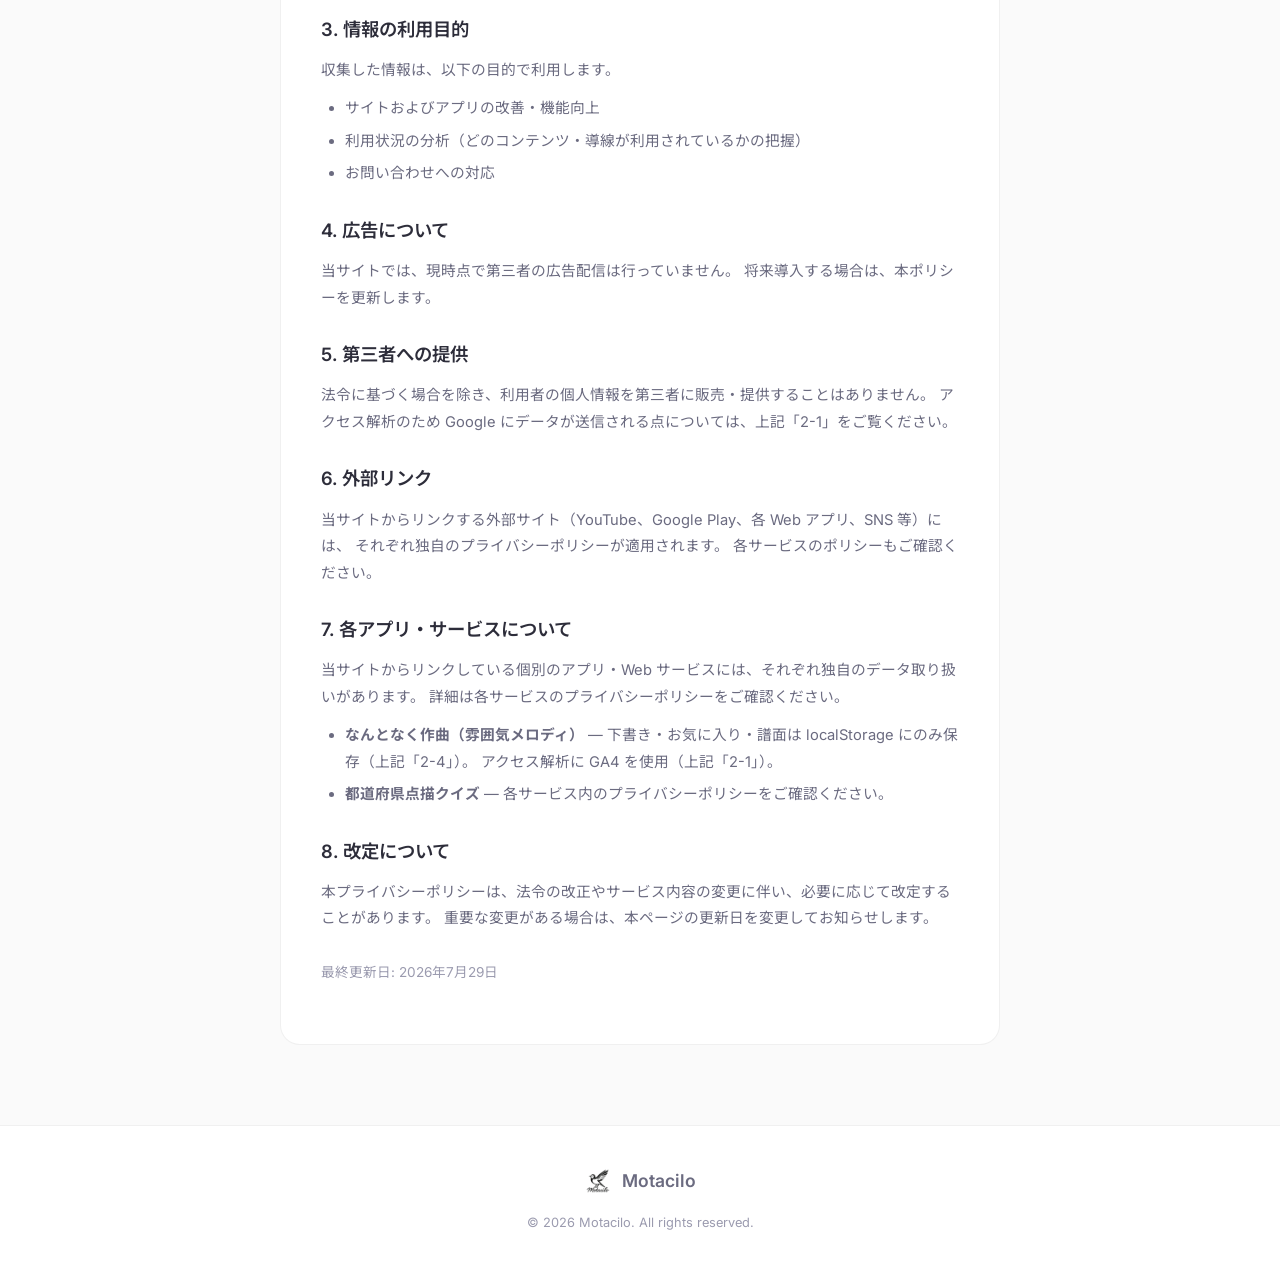
==== commit 75321132: "Document mathematical music localStorage and GA4 in privacy policy Co-authored-by: Cursor <cursorage" ====
--- a/privacy.html
+++ b/privacy.html
@@ -137,7 +137,8 @@
 
                 <h3>2-1. アクセス解析（Google Analytics 4）</h3>
                 <p>
-                    当サイトでは、利用状況の把握とサイト改善のため、
+                    当サイトおよび当サイト上の Web アプリ（例：なんとなく作曲）では、
+                    利用状況の把握とサイト改善のため、
                     <strong>Google Analytics 4（GA4）</strong> を使用しています。
                     Google により、以下のような情報が収集される場合があります。
                 </p>
@@ -177,6 +178,22 @@
                     お問い合わせ対応のために利用します。
                 </p>
 
+                <h3>2-4. Web アプリのローカル保存（localStorage）</h3>
+                <p>
+                    当サイト上の一部 Web アプリでは、利用者のデータを運営者のサーバに送信せず、
+                    お使いのブラウザ内の <strong>localStorage</strong>（または sessionStorage）にのみ保存する機能があります。
+                </p>
+                <p>
+                    <strong>なんとなく作曲（雰囲気メロディ）</strong>（
+                    <a href="https://motacilo.com/mathematical-music/" target="_blank" rel="noopener">motacilo.com/mathematical-music/</a>
+                    ）では、作曲中の下書き、お気に入りにした候補、保存した譜面を localStorage に保存します。
+                    個人を特定する情報やアカウント登録は行いません。
+                </p>
+                <p>
+                    ブラウザのデータを削除すると、これらの保存内容も消えます。
+                    都道府県点描クイズなど、他のアプリについては各サービスのプライバシーポリシーもご確認ください。
+                </p>
+
                 <h2>3. 情報の利用目的</h2>
                 <p>収集した情報は、以下の目的で利用します。</p>
                 <ul>
@@ -206,9 +223,20 @@
 
                 <h2>7. 各アプリ・サービスについて</h2>
                 <p>
-                    当サイトからリンクしている個別のアプリ・Web サービス（例：都道府県点描クイズ）には、
-                    それぞれ独自のデータ取り扱いがあります。詳細は各サービスのプライバシーポリシーをご確認ください。
-                </p>
+                    当サイトからリンクしている個別のアプリ・Web サービスには、それぞれ独自のデータ取り扱いがあります。
+                    詳細は各サービスのプライバシーポリシーをご確認ください。
+                </p>
+                <ul>
+                    <li>
+                        <strong>なんとなく作曲（雰囲気メロディ）</strong> —
+                        下書き・お気に入り・譜面は localStorage にのみ保存（上記「2-4」）。
+                        アクセス解析に GA4 を使用（上記「2-1」）。
+                    </li>
+                    <li>
+                        <strong>都道府県点描クイズ</strong> —
+                        各サービス内のプライバシーポリシーをご確認ください。
+                    </li>
+                </ul>
 
                 <h2>8. 改定について</h2>
                 <p>
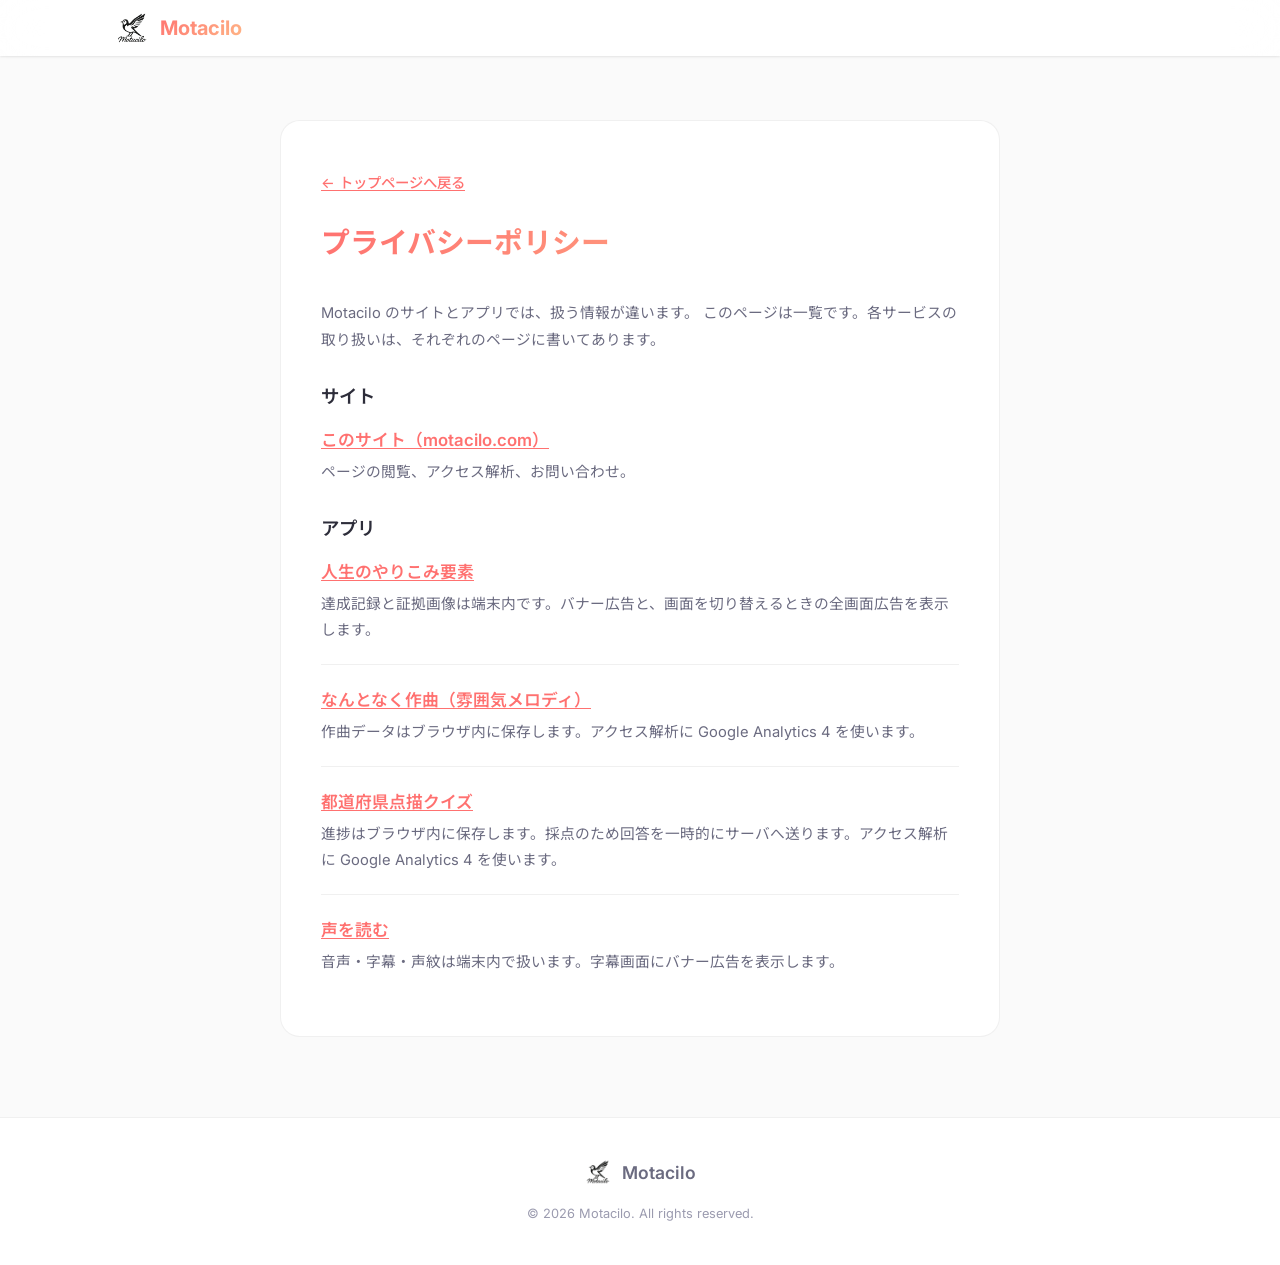
==== commit 1469c2b4: "Split privacy policies so each app has its own public page. Co-authored-by: Cursor <cursoragent@curs" ====
--- a/privacy.html
+++ b/privacy.html
@@ -5,7 +5,7 @@
     <meta charset="UTF-8">
     <meta name="viewport" content="width=device-width, initial-scale=1.0">
     <title>プライバシーポリシー - Motacilo</title>
-    <meta name="description" content="Motaciloのプライバシーポリシーについて">
+    <meta name="description" content="Motaciloのサイトと各アプリのプライバシーポリシー一覧">
     <link rel="preconnect" href="https://fonts.googleapis.com">
     <link rel="preconnect" href="https://fonts.gstatic.com" crossorigin>
     <link
@@ -46,14 +46,6 @@
             color: var(--color-text);
         }
 
-        .privacy-content h3 {
-            font-size: 1rem;
-            font-weight: 600;
-            margin-top: 20px;
-            margin-bottom: 8px;
-            color: var(--color-text);
-        }
-
         .privacy-content a {
             color: var(--color-primary);
             text-decoration: underline;
@@ -72,12 +64,31 @@
             margin-bottom: 12px;
         }
 
-        .privacy-content ul {
-            padding-left: 24px;
+        .privacy-index {
+            list-style: none;
+            padding-left: 0;
         }
 
-        .privacy-content li {
-            margin-bottom: 6px;
+        .privacy-index li {
+            margin-bottom: 20px;
+            padding-bottom: 20px;
+            border-bottom: var(--border-light);
+        }
+
+        .privacy-index li:last-child {
+            margin-bottom: 0;
+            padding-bottom: 0;
+            border-bottom: none;
+        }
+
+        .privacy-index a {
+            font-size: 1.05rem;
+            font-weight: 600;
+        }
+
+        .privacy-index p {
+            margin-top: 4px;
+            margin-bottom: 0;
         }
 
         .privacy-back {
@@ -104,7 +115,6 @@
 </head>
 
 <body>
-    <!-- Navigation -->
     <nav class="navbar scrolled" id="navbar">
         <div class="nav-container">
             <a href="index.html" class="nav-logo">
@@ -119,137 +129,42 @@
             <div class="privacy-content">
                 <a href="index.html" class="privacy-back">← トップページへ戻る</a>
                 <h1>プライバシーポリシー</h1>
-
-                <h2>はじめに</h2>
                 <p>
-                    Motacilo（以下「当サイト」）は、利用者のプライバシー保護に努めます。
-                    本プライバシーポリシーは、当サイト（motacilo.com / motacilo.github.io）および
-                    当サイトからリンクする Motacilo のサービス全般における情報の取り扱いについて説明するものです。
+                    Motacilo のサイトとアプリでは、扱う情報が違います。
+                    このページは一覧です。各サービスの取り扱いは、それぞれのページに書いてあります。
                 </p>
 
-                <h2>1. 運営者</h2>
-                <p>
-                    当サイトは個人により運営されています。
-                    お問い合わせは各 SNS（YouTube、X、note 等）からご連絡ください。
-                </p>
-
-                <h2>2. 当サイトで扱う情報</h2>
-
-                <h3>2-1. アクセス解析（Google Analytics 4）</h3>
-                <p>
-                    当サイトおよび当サイト上の Web アプリ（例：なんとなく作曲）では、
-                    利用状況の把握とサイト改善のため、
-                    <strong>Google Analytics 4（GA4）</strong> を使用しています。
-                    Google により、以下のような情報が収集される場合があります。
-                </p>
-                <ul>
-                    <li>閲覧したページの URL</li>
-                    <li>参照元（どのサイトから来たか）</li>
-                    <li>ブラウザ・OS・画面サイズなどの端末情報</li>
-                    <li>おおよその地域（IP アドレスから推定）</li>
-                    <li>利用日時</li>
-                </ul>
-                <p>
-                    これらは Google のプライバシーポリシーに基づき処理されます。
-                    詳細は
-                    <a href="https://policies.google.com/privacy" target="_blank" rel="noopener">Google プライバシーポリシー</a>
-                    をご確認ください。
-                </p>
-                <p>
-                    GA4 の利用に伴い、Google が Cookie 等を使用する場合があります。
-                    無効化する方法は
-                    <a href="https://tools.google.com/dlpage/gaoptout" target="_blank" rel="noopener">Google アナリティクス オプトアウト アドオン</a>
-                    をご参照ください。
-                </p>
-
-                <h3>2-2. Cookie について</h3>
-                <p>
-                    当サイトでは、上記 GA4 によるアクセス解析のために Cookie が使用される場合があります。
-                    当サイト自体は、Cookie を使った広告配信や行動ターゲティング広告は行っていません。
-                </p>
-                <p>
-                    ブラウザの設定で Cookie を無効にすることもできますが、
-                    一部の機能や他サイトでの表示に影響する場合があります。
-                </p>
-
-                <h3>2-3. お問い合わせ時の情報</h3>
-                <p>
-                    SNS 等でお問い合わせいただいた際に、ご提供いただいた内容（メッセージ、ユーザー名等）を
-                    お問い合わせ対応のために利用します。
-                </p>
-
-                <h3>2-4. Web アプリのローカル保存（localStorage）</h3>
-                <p>
-                    当サイト上の一部 Web アプリでは、利用者のデータを運営者のサーバに送信せず、
-                    お使いのブラウザ内の <strong>localStorage</strong>（または sessionStorage）にのみ保存する機能があります。
-                </p>
-                <p>
-                    <strong>なんとなく作曲（雰囲気メロディ）</strong>（
-                    <a href="https://motacilo.com/mathematical-music/" target="_blank" rel="noopener">motacilo.com/mathematical-music/</a>
-                    ）では、作曲中の下書き、お気に入りにした候補、保存した譜面を localStorage に保存します。
-                    個人を特定する情報やアカウント登録は行いません。
-                </p>
-                <p>
-                    ブラウザのデータを削除すると、これらの保存内容も消えます。
-                    都道府県点描クイズなど、他のアプリについては各サービスのプライバシーポリシーもご確認ください。
-                </p>
-
-                <h2>3. 情報の利用目的</h2>
-                <p>収集した情報は、以下の目的で利用します。</p>
-                <ul>
-                    <li>サイトおよびアプリの改善・機能向上</li>
-                    <li>利用状況の分析（どのコンテンツ・導線が利用されているかの把握）</li>
-                    <li>お問い合わせへの対応</li>
-                </ul>
-
-                <h2>4. 広告について</h2>
-                <p>
-                    当サイトでは、現時点で第三者の広告配信は行っていません。
-                    将来導入する場合は、本ポリシーを更新します。
-                </p>
-
-                <h2>5. 第三者への提供</h2>
-                <p>
-                    法令に基づく場合を除き、利用者の個人情報を第三者に販売・提供することはありません。
-                    アクセス解析のため Google にデータが送信される点については、上記「2-1」をご覧ください。
-                </p>
-
-                <h2>6. 外部リンク</h2>
-                <p>
-                    当サイトからリンクする外部サイト（YouTube、Google Play、各 Web アプリ、SNS 等）には、
-                    それぞれ独自のプライバシーポリシーが適用されます。
-                    各サービスのポリシーもご確認ください。
-                </p>
-
-                <h2>7. 各アプリ・サービスについて</h2>
-                <p>
-                    当サイトからリンクしている個別のアプリ・Web サービスには、それぞれ独自のデータ取り扱いがあります。
-                    詳細は各サービスのプライバシーポリシーをご確認ください。
-                </p>
-                <ul>
+                <h2>サイト</h2>
+                <ul class="privacy-index">
                     <li>
-                        <strong>なんとなく作曲（雰囲気メロディ）</strong> —
-                        下書き・お気に入り・譜面は localStorage にのみ保存（上記「2-4」）。
-                        アクセス解析に GA4 を使用（上記「2-1」）。
-                    </li>
-                    <li>
-                        <strong>都道府県点描クイズ</strong> —
-                        各サービス内のプライバシーポリシーをご確認ください。
+                        <a href="privacy/site.html">このサイト（motacilo.com）</a>
+                        <p>ページの閲覧、アクセス解析、お問い合わせ。</p>
                     </li>
                 </ul>
 
-                <h2>8. 改定について</h2>
-                <p>
-                    本プライバシーポリシーは、法令の改正やサービス内容の変更に伴い、必要に応じて改定することがあります。
-                    重要な変更がある場合は、本ページの更新日を変更してお知らせします。
-                </p>
-
-                <p style="margin-top: 28px; font-size: 0.85rem; color: var(--color-text-muted);">最終更新日: 2026年7月29日</p>
+                <h2>アプリ</h2>
+                <ul class="privacy-index">
+                    <li>
+                        <a href="privacy/achievement-unlocker.html">人生のやりこみ要素</a>
+                        <p>達成記録と証拠画像は端末内です。バナー広告と、画面を切り替えるときの全画面広告を表示します。</p>
+                    </li>
+                    <li>
+                        <a href="privacy/mathematical-music.html">なんとなく作曲（雰囲気メロディ）</a>
+                        <p>作曲データはブラウザ内に保存します。アクセス解析に Google Analytics 4 を使います。</p>
+                    </li>
+                    <li>
+                        <a href="https://prefecture-pointillism-quiz.onrender.com/privacy" target="_blank" rel="noopener">都道府県点描クイズ</a>
+                        <p>進捗はブラウザ内に保存します。採点のため回答を一時的にサーバへ送ります。アクセス解析に Google Analytics 4 を使います。</p>
+                    </li>
+                    <li>
+                        <a href="privacy/read-your-voice.html">声を読む</a>
+                        <p>音声・字幕・声紋は端末内で扱います。字幕画面にバナー広告を表示します。</p>
+                    </li>
+                </ul>
             </div>
         </div>
     </main>
 
-    <!-- Footer -->
     <footer class="footer">
         <div class="container">
             <div class="footer-content">
@@ -263,4 +178,4 @@
     </footer>
 </body>
 
-</html>+</html>
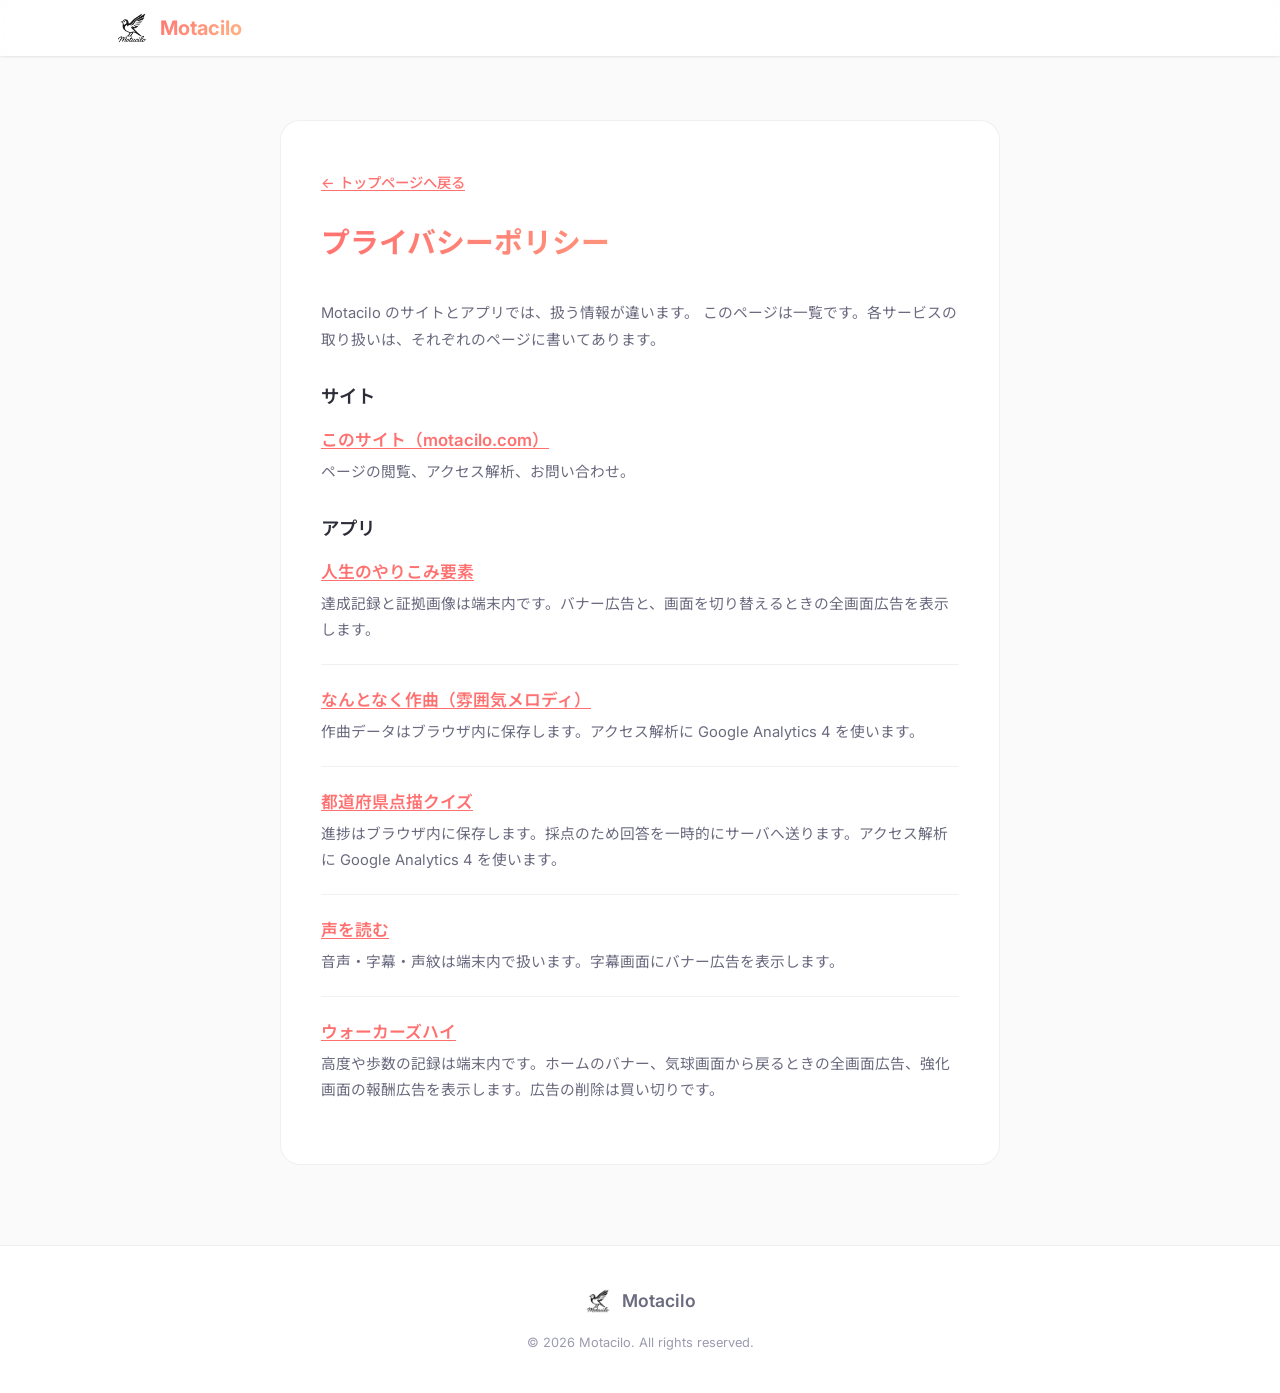
==== commit 5e706f15: "Add a privacy policy page for Walker's High. Co-authored-by: Cursor <cursoragent@cursor.com>" ====
--- a/privacy.html
+++ b/privacy.html
@@ -160,6 +160,10 @@
                         <a href="privacy/read-your-voice.html">声を読む</a>
                         <p>音声・字幕・声紋は端末内で扱います。字幕画面にバナー広告を表示します。</p>
                     </li>
+                    <li>
+                        <a href="privacy/walkers-high.html">ウォーカーズハイ</a>
+                        <p>高度や歩数の記録は端末内です。ホームのバナー、気球画面から戻るときの全画面広告、強化画面の報酬広告を表示します。広告の削除は買い切りです。</p>
+                    </li>
                 </ul>
             </div>
         </div>
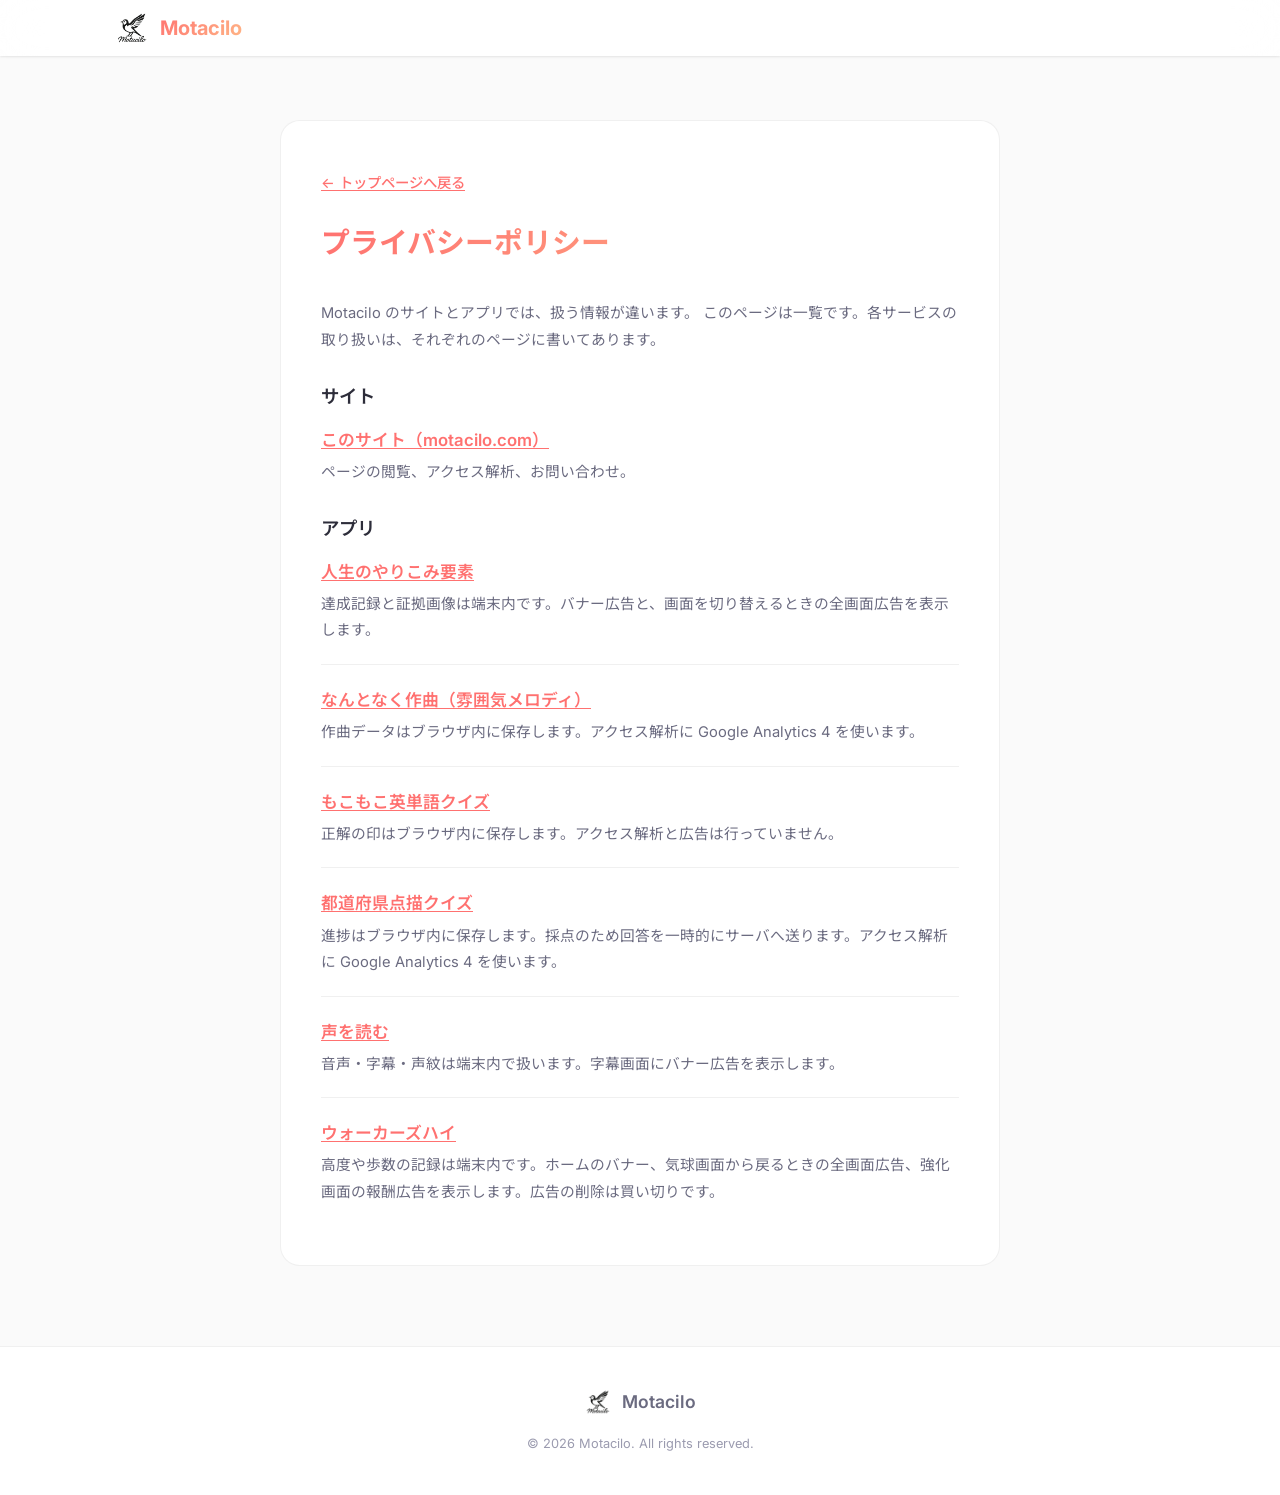
==== commit ec2773dc: "Add a privacy policy for the word-shape quiz. List it with the other apps so visitors can see that s" ====
--- a/privacy.html
+++ b/privacy.html
@@ -153,6 +153,10 @@
                         <p>作曲データはブラウザ内に保存します。アクセス解析に Google Analytics 4 を使います。</p>
                     </li>
                     <li>
+                        <a href="privacy/word-shape-quiz.html">もこもこ英単語クイズ</a>
+                        <p>正解の印はブラウザ内に保存します。アクセス解析と広告は行っていません。</p>
+                    </li>
+                    <li>
                         <a href="https://prefecture-pointillism-quiz.onrender.com/privacy" target="_blank" rel="noopener">都道府県点描クイズ</a>
                         <p>進捗はブラウザ内に保存します。採点のため回答を一時的にサーバへ送ります。アクセス解析に Google Analytics 4 を使います。</p>
                     </li>
--- a/style.css
+++ b/style.css
@@ -518,12 +518,44 @@
 /* ===========================
    Apps
    =========================== */
+.apps-groups {
+  display: flex;
+  flex-direction: column;
+  gap: 56px;
+  max-width: 900px;
+  margin: 0 auto;
+}
+
+.apps-group-header {
+  display: flex;
+  align-items: center;
+  gap: 16px;
+  margin-bottom: 20px;
+}
+
+.apps-group-title {
+  font-size: 0.85rem;
+  font-weight: 700;
+  letter-spacing: 0.14em;
+  text-transform: uppercase;
+  color: var(--color-text-secondary);
+}
+
+.apps-group-line {
+  flex: 1;
+  height: 1px;
+  background: rgba(0, 0, 0, 0.08);
+}
+
 .apps-grid {
   display: grid;
-  grid-template-columns: repeat(auto-fill, minmax(260px, 1fr));
+  grid-template-columns: repeat(2, 1fr);
   gap: 28px;
-  max-width: 900px;
-  margin: 0 auto;
+}
+
+.apps-grid-single {
+  grid-template-columns: minmax(0, 1fr);
+  max-width: calc((100% - 28px) / 2);
 }
 
 .app-card {
@@ -614,86 +646,10 @@
   background: var(--gradient-section-alt);
 }
 
-.videos-grid {
-  display: grid;
-  grid-template-columns: repeat(2, 1fr);
-  gap: 28px;
-  max-width: 800px;
-  margin: 0 auto;
-}
-
-.video-category {
-  background: var(--color-surface);
-  border-radius: var(--border-radius-lg);
-  padding: 48px 36px;
-  text-align: center;
-  border: var(--border-light);
-  transition: var(--transition-spring);
-  position: relative;
-  overflow: hidden;
-}
-
-.video-category:hover {
-  transform: translateY(-6px);
-  box-shadow: var(--shadow-lg);
-}
-
-.video-category-visual {
-  width: 100px;
-  height: 100px;
-  margin: 0 auto 24px;
-  display: flex;
-  align-items: center;
-  justify-content: center;
-  border-radius: 50%;
-  transition: var(--transition-smooth);
-}
-
-.game-visual {
-  background: rgba(255, 113, 112, 0.06);
-  color: var(--color-primary);
-}
-
-.code-visual {
-  background: rgba(167, 139, 250, 0.08);
-  color: var(--color-secondary);
-}
-
-.video-category:hover .video-category-visual {
-  transform: scale(1.08) rotate(3deg);
-}
-
-.video-category h3 {
-  font-size: 1.3rem;
-  font-weight: 600;
-  margin-bottom: 12px;
-}
-
-.video-category p {
-  font-size: 0.92rem;
-  color: var(--color-text-secondary);
-  line-height: 1.75;
-  margin-bottom: 20px;
-}
-
-.video-link {
-  display: inline-block;
-  font-size: 0.9rem;
-  font-weight: 600;
-  color: var(--color-primary);
-  transition: var(--transition-fast);
-}
-
-.video-link:hover {
-  color: var(--color-primary-dark);
-  transform: translateX(4px);
-}
-
 /* ===========================
    Latest Videos (YouTube Feed)
    =========================== */
 .latest-videos {
-  margin-top: 60px;
   text-align: center;
 }
 
@@ -1020,12 +976,10 @@
     align-items: center;
   }
 
-  .apps-grid {
+  .apps-grid,
+  .apps-grid-single {
     grid-template-columns: 1fr;
-  }
-
-  .videos-grid {
-    grid-template-columns: 1fr;
+    max-width: none;
   }
 
   .latest-videos-grid {
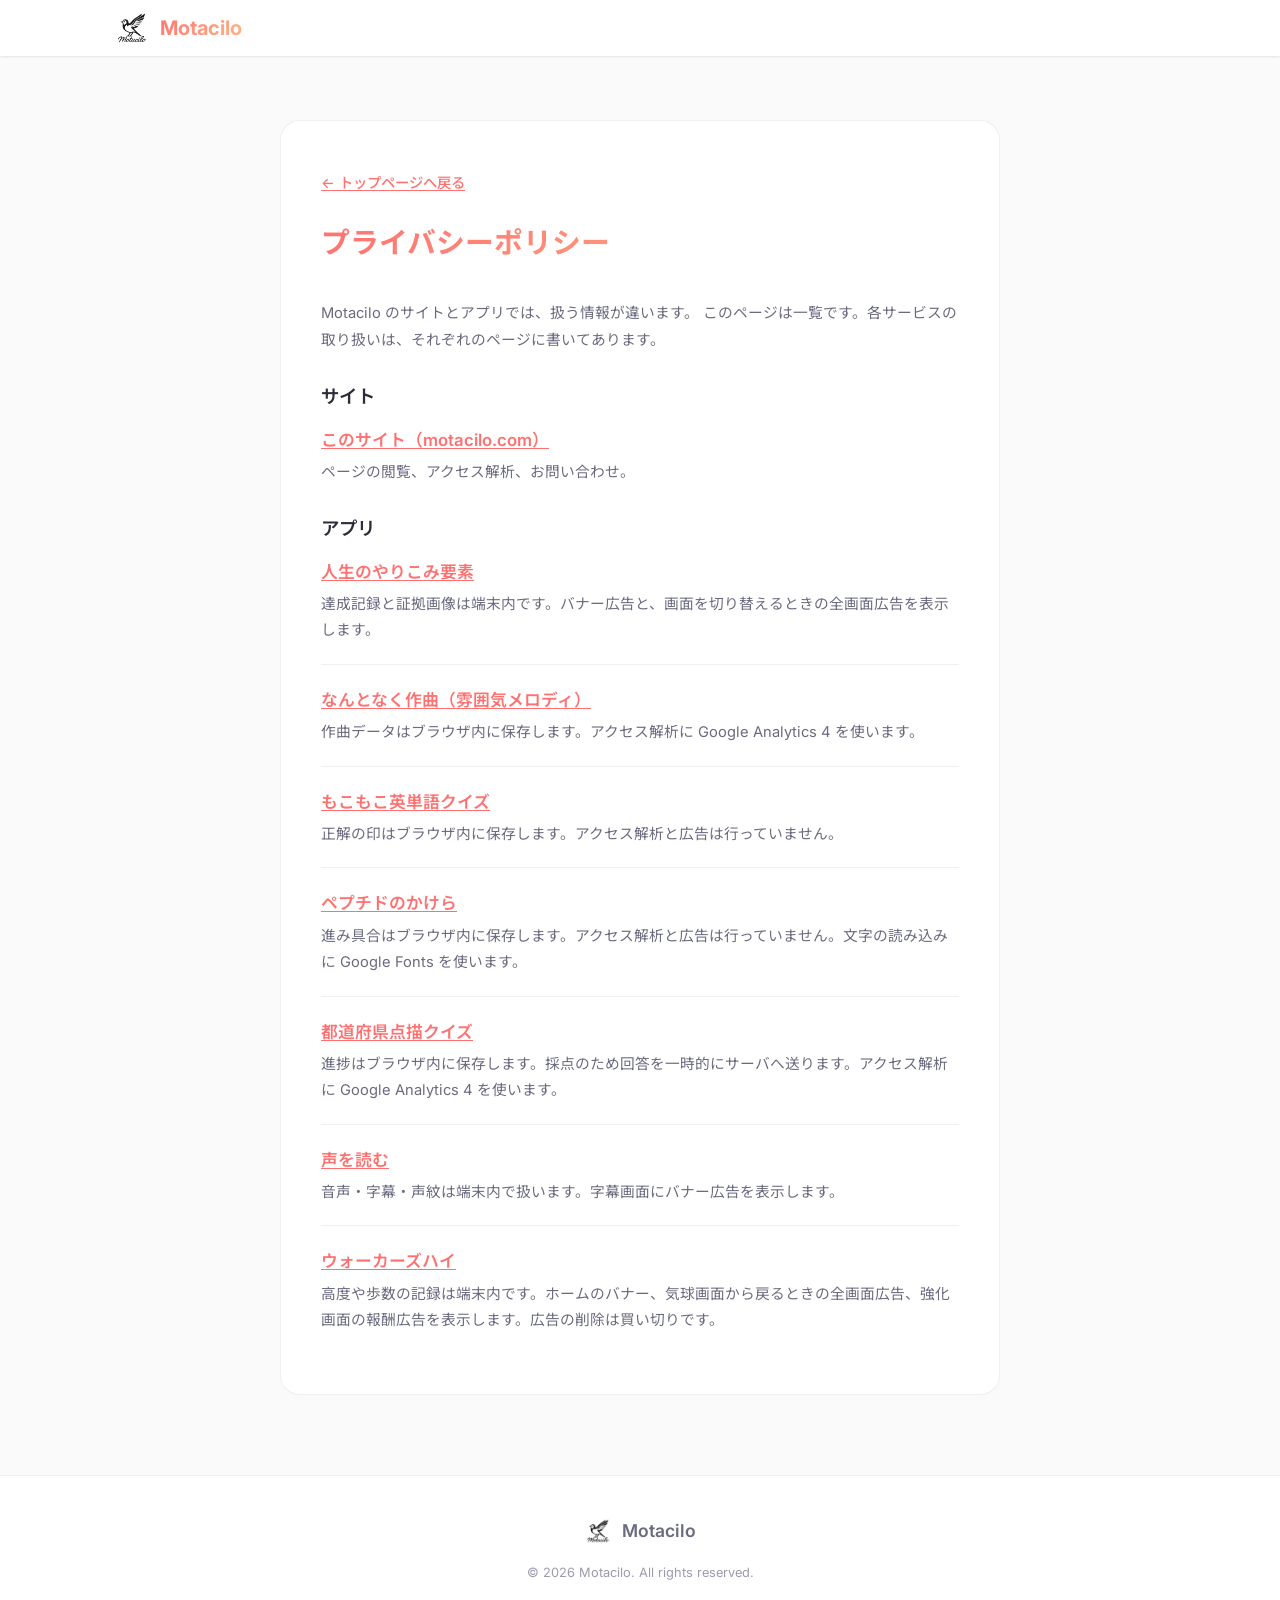
==== commit eed21017: "ペプチドのかけらのプライバシーポリシー・利用規約とアプリカードを追加" ====
--- a/privacy.html
+++ b/privacy.html
@@ -157,6 +157,10 @@
                         <p>正解の印はブラウザ内に保存します。アクセス解析と広告は行っていません。</p>
                     </li>
                     <li>
+                        <a href="privacy/msms-puzzle.html">ペプチドのかけら</a>
+                        <p>進み具合はブラウザ内に保存します。アクセス解析と広告は行っていません。文字の読み込みに Google Fonts を使います。</p>
+                    </li>
+                    <li>
                         <a href="https://prefecture-pointillism-quiz.onrender.com/privacy" target="_blank" rel="noopener">都道府県点描クイズ</a>
                         <p>進捗はブラウザ内に保存します。採点のため回答を一時的にサーバへ送ります。アクセス解析に Google Analytics 4 を使います。</p>
                     </li>
--- a/style.css
+++ b/style.css
@@ -522,8 +522,9 @@
   display: flex;
   flex-direction: column;
   gap: 56px;
-  max-width: 900px;
+  max-width: 720px;
   margin: 0 auto;
+  --gap: 28px;
 }
 
 .apps-group-header {
@@ -547,18 +548,54 @@
   background: rgba(0, 0, 0, 0.08);
 }
 
+.apps-scroller {
+  position: relative;
+}
+
 .apps-grid {
-  display: grid;
-  grid-template-columns: repeat(2, 1fr);
-  gap: 28px;
-}
-
-.apps-grid-single {
-  grid-template-columns: minmax(0, 1fr);
-  max-width: calc((100% - 28px) / 2);
+  display: flex;
+  gap: var(--gap);
+  overflow-x: auto;
+  scroll-snap-type: none;
+  scrollbar-width: none;
+  padding: 6px 0;
+  overscroll-behavior-x: contain;
+}
+
+.apps-scroller.fade-left .apps-grid {
+  -webkit-mask-image: linear-gradient(to right, transparent, #000 56px);
+  mask-image: linear-gradient(to right, transparent, #000 56px);
+}
+
+.apps-scroller.fade-right .apps-grid {
+  -webkit-mask-image: linear-gradient(to right, #000 calc(100% - 56px), transparent);
+  mask-image: linear-gradient(to right, #000 calc(100% - 56px), transparent);
+}
+
+.apps-scroller.fade-left.fade-right .apps-grid {
+  -webkit-mask-image: linear-gradient(to right, transparent, #000 56px, #000 calc(100% - 56px), transparent);
+  mask-image: linear-gradient(to right, transparent, #000 56px, #000 calc(100% - 56px), transparent);
+}
+
+.apps-grid::-webkit-scrollbar {
+  display: none;
+}
+
+.apps-soon {
+  text-align: center;
+}
+
+.apps-soon h3 {
+  margin-bottom: 8px;
+  font-size: 1.2rem;
+}
+
+.apps-soon p {
+  color: var(--color-text-secondary);
 }
 
 .app-card {
+  flex: 0 0 calc((100% - 2 * var(--gap)) / 2.5);
   background: var(--color-surface);
   border-radius: var(--border-radius-lg);
   border: var(--border-light);
@@ -572,23 +609,28 @@
 }
 
 .app-card-inner {
-  padding: 40px 32px;
+  padding: 22px 20px;
   text-align: center;
 }
 
 .app-icon-placeholder {
-  width: 80px;
-  height: 80px;
-  margin: 0 auto 20px;
+  width: 64px;
+  height: 64px;
+  margin: 0 auto 10px;
   display: flex;
   align-items: center;
   justify-content: center;
 }
 
+.app-icon-placeholder svg {
+  width: 64px;
+  height: 64px;
+}
+
 .app-icon-img {
-  width: 80px;
-  height: 80px;
-  border-radius: 18px;
+  width: 64px;
+  height: 64px;
+  border-radius: 14px;
   object-fit: cover;
 }
 
@@ -600,13 +642,13 @@
 .app-card h3 {
   font-size: 1.15rem;
   font-weight: 600;
-  margin-bottom: 8px;
+  margin-bottom: 6px;
 }
 
 .app-card p {
   font-size: 0.9rem;
   color: var(--color-text-secondary);
-  line-height: 1.7;
+  line-height: 1.55;
 }
 
 .app-badge {
@@ -617,26 +659,53 @@
   border-radius: var(--border-radius-xl);
   background: var(--gradient-primary);
   color: #fff;
-  margin-top: 16px;
-}
-
-.app-badge-muted {
-  background: var(--color-text-muted);
+  margin-top: 10px;
 }
 
 .app-badge-web {
   background: var(--gradient-secondary);
 }
 
-.app-card-soon {
-  border-style: dashed;
-  border-color: rgba(167, 139, 250, 0.3);
-  background: rgba(167, 139, 250, 0.02);
-}
-
-.app-card-soon:hover {
-  border-color: var(--color-secondary);
-  background: rgba(167, 139, 250, 0.04);
+.apps-arrow {
+  position: absolute;
+  top: 50%;
+  z-index: 2;
+  width: 40px;
+  height: 40px;
+  padding: 0;
+  border: 0;
+  border-radius: 50%;
+  transform: translate(-50%, -50%) scale(1);
+  background: #fff;
+  color: #243044;
+  box-shadow: 0 2px 10px rgba(0, 0, 0, 0.16);
+  cursor: pointer;
+  transition: transform 0.16s ease;
+}
+
+.apps-arrow-prev {
+  left: 0;
+}
+
+.apps-arrow-next {
+  left: 100%;
+}
+
+.apps-arrow svg {
+  display: block;
+  width: 22px;
+  height: 22px;
+  margin: 0 auto;
+}
+
+.apps-arrow:hover,
+.apps-arrow:active,
+.apps-arrow:focus-visible {
+  transform: translate(-50%, -50%) scale(1.14);
+}
+
+.apps-arrow[hidden] {
+  display: none;
 }
 
 /* ===========================
@@ -976,10 +1045,38 @@
     align-items: center;
   }
 
-  .apps-grid,
-  .apps-grid-single {
-    grid-template-columns: 1fr;
-    max-width: none;
+  .apps-groups {
+    --gap: 12px;
+  }
+
+  .app-card-inner {
+    padding: 18px 10px;
+  }
+
+  .app-card h3 {
+    font-size: 0.92rem;
+  }
+
+  .app-card p {
+    font-size: 0.72rem;
+    line-height: 1.45;
+  }
+
+  .app-icon-placeholder,
+  .app-icon-placeholder svg,
+  .app-icon-img {
+    width: 44px;
+    height: 44px;
+  }
+
+  .apps-arrow {
+    width: 32px;
+    height: 32px;
+  }
+
+  .apps-arrow svg {
+    width: 18px;
+    height: 18px;
   }
 
   .latest-videos-grid {
